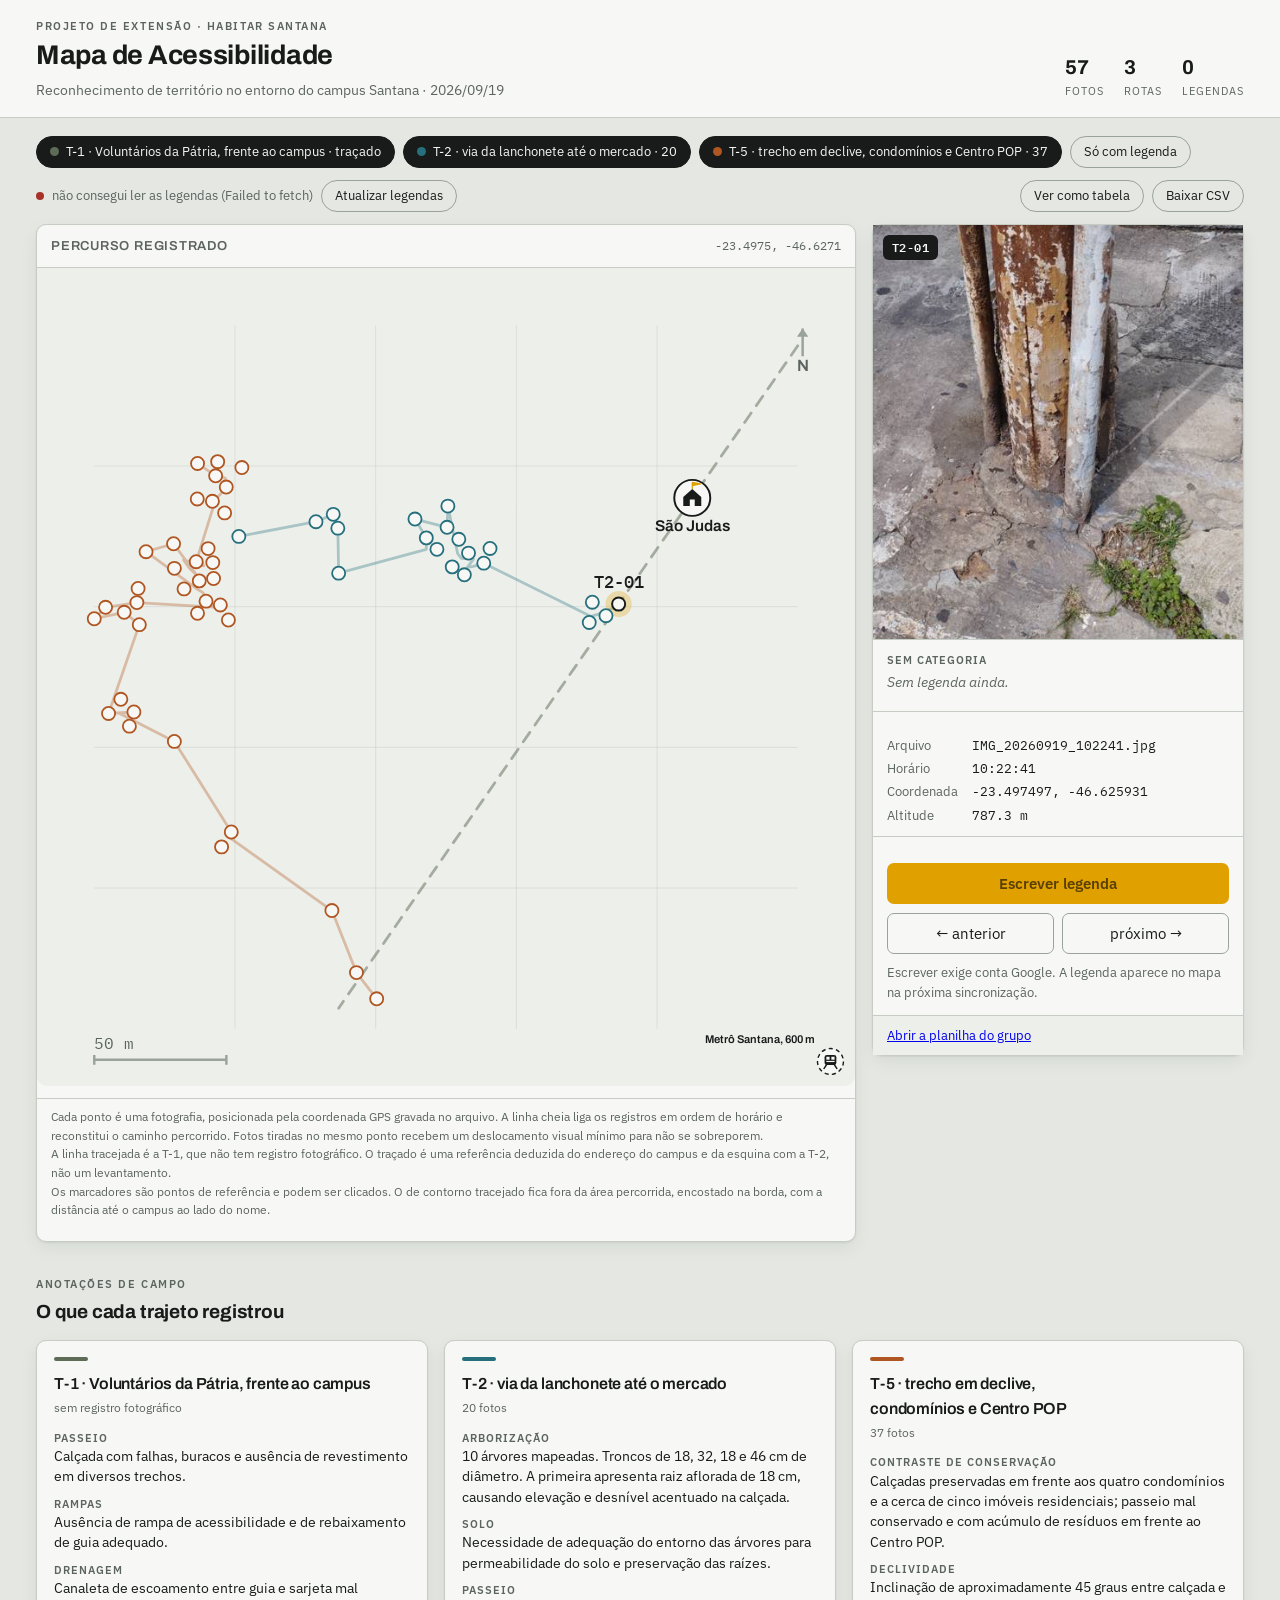
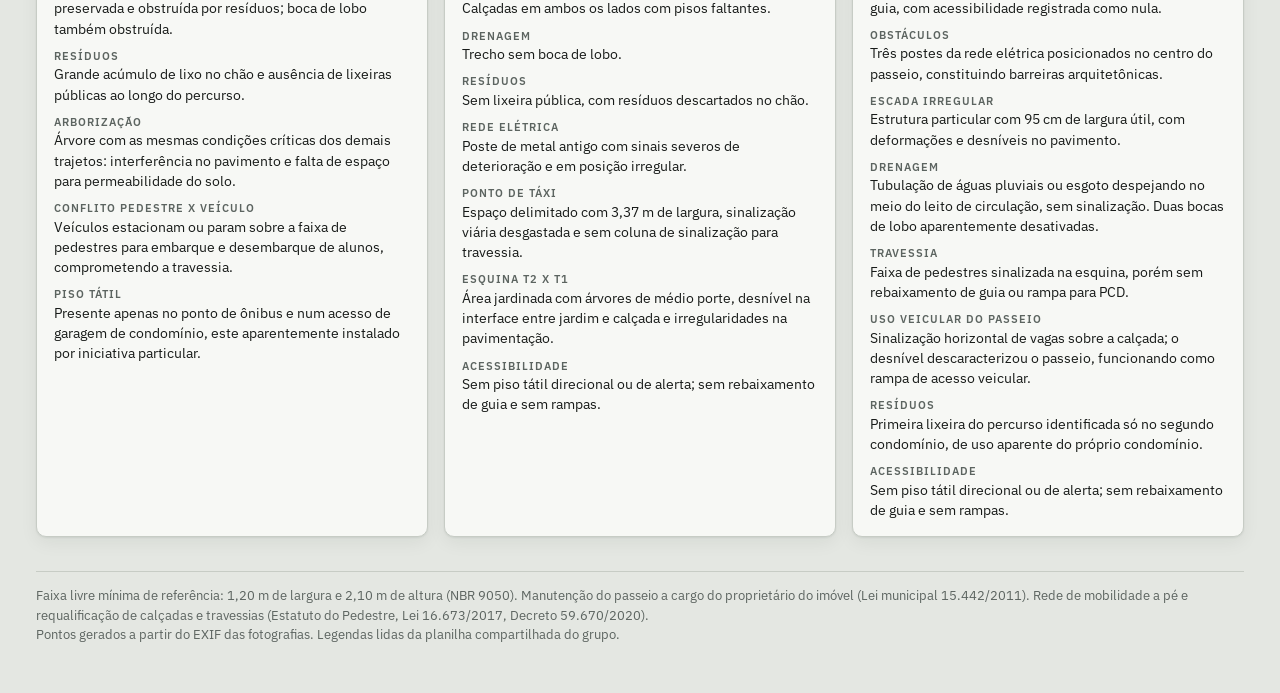
==== index.html @ d5142076 "volta os pontos de referencia do campus e do metro Marcadores clicaveis em marcos.json, com foto e c" ====
<!doctype html>
<html lang="pt-BR">
<head>
<meta charset="utf-8">
<meta name="viewport" content="width=device-width,initial-scale=1,viewport-fit=cover">
<title>Mapa de Acessibilidade · Habitar Santana</title>
<style>:root{color-scheme:light}html,body{margin:0}img{max-width:100%}[hidden]{display:none!important}</style>
<link rel="preconnect" href="https://fonts.googleapis.com">
<link rel="preconnect" href="https://fonts.gstatic.com" crossorigin>
<link rel="stylesheet" href="https://fonts.googleapis.com/css2?family=Archivo:wght@500;600;700&family=IBM+Plex+Mono:wght@400;500&family=IBM+Plex+Sans:wght@400;500;600&display=swap">
<style>
:root{
  --bg:#E4E7E2; --surface:#F7F8F5; --surface-2:#EDEFEA; --ink:#181B19; --muted:#5C6460;
  --line:#C7CCC5; --line-strong:#9AA39A;
  --accent:#E0A100; --accent-ink:#5A4000;
  --t1:#5D6B57; --t2:#26707E; --t5:#B05622;
  --ok:#3F7A52; --crit:#A7322A;
  --shadow:0 1px 2px rgba(20,28,22,.07),0 6px 18px rgba(20,28,22,.06);
  --r:10px;
}
@media (prefers-color-scheme: dark){:root:not([data-theme="light"]){
  color-scheme:dark;
  --bg:#13161A; --surface:#1B1F23; --surface-2:#232830; --ink:#E7EAE5; --muted:#98A29B;
  --line:#333A40; --line-strong:#4C555C;
  --accent:#F0B92B; --accent-ink:#241A00;
  --t1:#8EA083; --t2:#4FA9B8; --t5:#DF8248;
  --ok:#6FB185; --crit:#E0685C;
  --shadow:0 1px 2px rgba(0,0,0,.4),0 8px 22px rgba(0,0,0,.35);
}}
:root[data-theme="dark"]{
  color-scheme:dark;
  --bg:#13161A; --surface:#1B1F23; --surface-2:#232830; --ink:#E7EAE5; --muted:#98A29B;
  --line:#333A40; --line-strong:#4C555C;
  --accent:#F0B92B; --accent-ink:#241A00;
  --t1:#8EA083; --t2:#4FA9B8; --t5:#DF8248;
  --ok:#6FB185; --crit:#E0685C;
  --shadow:0 1px 2px rgba(0,0,0,.4),0 8px 22px rgba(0,0,0,.35);
}
*{box-sizing:border-box}
body{margin:0;background:var(--bg);color:var(--ink);
  font-family:"IBM Plex Sans",system-ui,-apple-system,Segoe UI,sans-serif;font-size:15px;line-height:1.55}
.wrap{max-width:1240px;margin:0 auto;padding-inline:16px;padding-block:0 48px}
h1,h2,h3{font-family:Archivo,system-ui,sans-serif;margin:0;text-wrap:balance;letter-spacing:-.01em}
.mono{font-family:"IBM Plex Mono",ui-monospace,monospace;font-variant-numeric:tabular-nums}

header.top{border-bottom:1px solid var(--line);background:var(--surface);}
.top-in{max-width:1240px;margin:0 auto;padding:18px 16px 16px;display:flex;flex-wrap:wrap;gap:14px 24px;align-items:flex-end;justify-content:space-between}
h1{font-size:clamp(20px,3.4vw,27px);font-weight:700}
.sub{color:var(--muted);font-size:13.5px;margin-top:3px}
.eyebrow{font-size:11px;letter-spacing:.14em;text-transform:uppercase;color:var(--muted);font-weight:600}
.stats{display:flex;gap:20px;flex-wrap:wrap}
.stat b{display:block;font-family:Archivo;font-size:20px;font-weight:700;line-height:1.1}
.stat span{font-size:11px;letter-spacing:.09em;text-transform:uppercase;color:var(--muted)}

.bar{display:flex;gap:8px;flex-wrap:wrap;align-items:center;margin:18px 0 12px}
.chip{border:1px solid var(--line-strong);background:transparent;color:var(--ink);border-radius:999px;
  padding:5px 13px;font:inherit;font-size:13px;cursor:pointer;display:inline-flex;gap:7px;align-items:center}
.chip .dot{width:9px;height:9px;border-radius:50%}
.chip[aria-pressed="true"]{background:var(--ink);color:var(--surface);border-color:var(--ink)}
.chip:focus-visible,button:focus-visible,select:focus-visible,textarea:focus-visible,.pt:focus-visible{outline:2px solid var(--accent);outline-offset:2px}
.spacer{flex:1}

.grid{display:grid;grid-template-columns:minmax(0,1fr) 372px;gap:16px;align-items:start}
@media (max-width:900px){.grid{grid-template-columns:1fr}}
.panel{background:var(--surface);border:1px solid var(--line);border-radius:var(--r);box-shadow:var(--shadow)}
.panel-h{padding:11px 14px;border-bottom:1px solid var(--line);display:flex;align-items:center;gap:10px;justify-content:space-between}
.panel-h h2{font-size:13px;font-weight:600;letter-spacing:.06em;text-transform:uppercase;color:var(--muted)}

#mapa{display:block;width:100%;height:auto;background:var(--surface-2);border-radius:0 0 var(--r) var(--r)}
.pt{cursor:pointer}
.pt circle.halo{fill:transparent}
.leg-box{padding:12px 14px;border-bottom:1px solid var(--line)}
.leg-box .cat{font-size:11px;letter-spacing:.09em;text-transform:uppercase;color:var(--muted);font-weight:600;margin-bottom:3px}
.leg-box .txt{font-size:14px;line-height:1.5}
.leg-box .vazio{color:var(--muted);font-style:italic}
.marco{cursor:pointer}
.marco:focus-visible{outline:2px solid var(--accent);outline-offset:2px}
.marco.sel circle{fill:var(--accent)}
.pt:hover circle.mk,.pt.sel circle.mk{stroke:var(--ink);stroke-width:2.4}
.pt.sel circle.halo{fill:var(--accent);opacity:.28}
.leg-note{padding:9px 14px;border-top:1px solid var(--line);color:var(--muted);font-size:12px}

.insp{position:sticky;top:calc(env(safe-area-inset-top,0px) + 12px)}
.ph{width:100%;aspect-ratio:9/16;max-height:46vh;object-fit:cover;background:var(--surface-2);display:block}
.ph-wrap{position:relative;border-bottom:1px solid var(--line)}
.badge{position:absolute;left:10px;top:10px;background:var(--ink);color:var(--surface);border-radius:6px;
  padding:3px 9px;font-size:12px;font-weight:600;letter-spacing:.04em}
.meta{padding:11px 14px;display:grid;grid-template-columns:auto 1fr;gap:4px 14px;font-size:12.5px;border-bottom:1px solid var(--line)}
.meta dt{color:var(--muted)}
.meta dd{margin:0}
.form{padding:13px 14px;display:grid;gap:9px}
label.lb{font-size:11px;letter-spacing:.1em;text-transform:uppercase;color:var(--muted);font-weight:600}
select,textarea,input[type=text]{width:100%;font:inherit;font-size:14px;color:var(--ink);background:var(--surface-2);
  border:1px solid var(--line-strong);border-radius:7px;padding:7px 9px}
textarea{min-height:82px;resize:vertical;line-height:1.45}
.row{display:flex;gap:8px;align-items:center}
.pri{background:var(--accent);color:var(--accent-ink);border:1px solid transparent;border-radius:7px;
  padding:8px 15px;font:inherit;font-weight:600;cursor:pointer}
.pri:disabled{opacity:.45;cursor:not-allowed}
.gh{background:transparent;border:1px solid var(--line-strong);color:var(--ink);border-radius:7px;padding:8px 13px;font:inherit;cursor:pointer}
.status{font-size:12.5px;color:var(--muted);min-height:1.2em}
.warn{background:var(--surface-2);border-top:1px solid var(--line);padding:10px 14px;font-size:12.5px;color:var(--muted)}

.achados{margin-top:34px}
.ach-grid{display:grid;grid-template-columns:repeat(auto-fit,minmax(290px,1fr));gap:16px;margin-top:14px}
.ach{background:var(--surface);border:1px solid var(--line);border-radius:var(--r);padding:16px 17px;box-shadow:var(--shadow)}
.ach .rail{width:34px;height:4px;border-radius:2px;display:block;margin-bottom:11px}
.ach h3{font-size:16px;font-weight:600}
.ach .cnt{font-size:12px;color:var(--muted);margin:2px 0 12px}
.ach ul{list-style:none;margin:0;padding:0;display:grid;gap:9px}
.ach li{font-size:13.5px;line-height:1.5}
.ach li b{display:block;font-size:11px;letter-spacing:.09em;text-transform:uppercase;color:var(--muted);font-weight:600}

.tbl-wrap{overflow-x:auto;margin-top:14px;border:1px solid var(--line);border-radius:var(--r);background:var(--surface)}
table{border-collapse:collapse;width:100%;font-size:13px;min-width:620px}
th,td{text-align:left;padding:8px 12px;border-bottom:1px solid var(--line);vertical-align:top}
th{font-size:11px;letter-spacing:.09em;text-transform:uppercase;color:var(--muted);font-weight:600;white-space:nowrap}
tr:last-child td{border-bottom:0}
tbody tr{cursor:pointer}
tbody tr:hover{background:var(--surface-2)}
td.id{font-weight:600;white-space:nowrap}
.pill{display:inline-block;border-radius:999px;padding:1px 9px;font-size:11.5px;border:1px solid var(--line-strong);color:var(--muted)}
footer{margin-top:34px;color:var(--muted);font-size:12.5px;border-top:1px solid var(--line);padding-top:14px}
@media (prefers-reduced-motion:no-preference){.pt circle.mk{transition:r .12s ease}}
</style>
<style>
.sync{display:flex;align-items:center;gap:8px;font-size:12.5px;color:var(--muted)}
.led{width:8px;height:8px;border-radius:50%;background:var(--line-strong);flex:none}
.led.on{background:var(--ok)} .led.off{background:var(--crit)}
.setup{background:var(--surface);border:1px dashed var(--line-strong);border-radius:var(--r);padding:14px 16px;margin:16px 0;font-size:13.5px}
.setup code{background:var(--surface-2);padding:1px 5px;border-radius:4px;font-family:"IBM Plex Mono",monospace;font-size:12.5px}
.aut{font-size:12px;color:var(--muted);margin-top:6px}
a.btn{display:block;text-decoration:none;text-align:center}
a.btn:hover{filter:brightness(1.05)}
</style>
</head>
<body>
<header class="top"><div class="top-in">
<div>
<div class="eyebrow">Projeto de extensão · Habitar Santana</div>
<h1>Mapa de Acessibilidade</h1>
<div class="sub" id="sub">Reconhecimento de território no entorno do campus Santana</div>
</div>
<div class="stats">
<div class="stat"><b class="mono" id="nFotos">-</b><span>fotos</span></div>
<div class="stat"><b class="mono" id="nRotas">-</b><span>rotas</span></div>
<div class="stat"><b class="mono" id="nLeg">0</b><span>legendas</span></div>
</div>
</div></header>

<div class="wrap">
<div id="setup" class="setup" hidden></div>

<div class="bar" id="chips"></div>
<div class="bar" style="margin-top:0">
<span class="sync"><span class="led" id="led"></span><span id="syncTxt">carregando…</span></span>
<button class="chip" id="bSync">Atualizar legendas</button>
<span class="spacer"></span>
<button class="chip" id="cTab" aria-pressed="false">Ver como tabela</button>
<button class="chip" id="exCsv">Baixar CSV</button>
</div>

<div class="grid">
<section class="panel">
<div class="panel-h"><h2>Percurso registrado</h2><span class="mono" style="font-size:12px;color:var(--muted)" id="coordBox"></span></div>
<svg id="mapa" viewBox="0 0 1000 1000" role="img" aria-label="Mapa dos pontos fotografados"></svg>
<p class="leg-note">Cada ponto é uma fotografia, posicionada pela coordenada GPS gravada no arquivo. A linha cheia liga os registros em ordem de horário e reconstitui o caminho percorrido. Fotos tiradas no mesmo ponto recebem um deslocamento visual mínimo para não se sobreporem.
<br>A linha tracejada é a T-1, que não tem registro fotográfico. O traçado é uma referência deduzida do endereço do campus e da esquina com a T-2, não um levantamento.
<br>Os marcadores são pontos de referência e podem ser clicados. O de contorno tracejado fica fora da área percorrida, encostado na borda, com a distância até o campus ao lado do nome.</p>
</section>

<aside class="panel insp" id="insp">
<div class="ph-wrap"><span class="badge mono" id="bId">-</span><img class="ph" id="bImg" alt="" src=""></div>
<div class="leg-box" id="boxLegenda">
<div class="cat" id="bCat">Sem categoria</div>
<div class="txt" id="bTxt"></div>
<div class="aut" id="bAut"></div>
</div>
<dl class="meta">
<dt>Arquivo</dt><dd class="mono" id="bFile"></dd>
<dt>Horário</dt><dd class="mono" id="bHora"></dd>
<dt>Coordenada</dt><dd class="mono" id="bCoord"></dd>
<dt>Altitude</dt><dd class="mono" id="bAlt"></dd>
</dl>
<div class="form">
<a class="pri btn" id="bEscrever" href="#" target="_blank" rel="noopener">Escrever legenda</a>
<p class="status" id="bMarcoNota" hidden style="margin:0"></p>
<div class="row"><button class="gh" id="bPrev" style="flex:1">&#8592; anterior</button><button class="gh" id="bNext" style="flex:1">próximo &#8594;</button></div>
<div class="status" id="bStatus">Escrever exige conta Google. A legenda aparece no mapa na próxima sincronização.</div>
</div>
<div class="warn"><a id="bSheet" href="#" target="_blank" rel="noopener">Abrir a planilha do grupo</a></div>
</aside>
</div>

<div id="tabela" hidden>
<div class="tbl-wrap"><table>
<thead><tr><th>Ponto</th><th>Rota</th><th>Horário</th><th>Coordenada</th><th>Categoria</th><th>Legenda</th></tr></thead>
<tbody id="tb"></tbody></table></div>
</div>

<section class="achados">
<div class="eyebrow">Anotações de campo</div>
<h2 style="font-size:19px;margin-top:4px">O que cada trajeto registrou</h2>
<div class="ach-grid" id="ach"></div>
</section>

<footer>
Faixa livre mínima de referência: 1,20 m de largura e 2,10 m de altura (NBR 9050). Manutenção do passeio a cargo do proprietário do imóvel (Lei municipal 15.442/2011). Rede de mobilidade a pé e requalificação de calçadas e travessias (Estatuto do Pedestre, Lei 16.673/2017, Decreto 59.670/2020).
<br>Pontos gerados a partir do EXIF das fotografias. Legendas lidas da planilha compartilhada do grupo.
</footer>
</div>

<script src="app.js"></script>
</body>
</html>
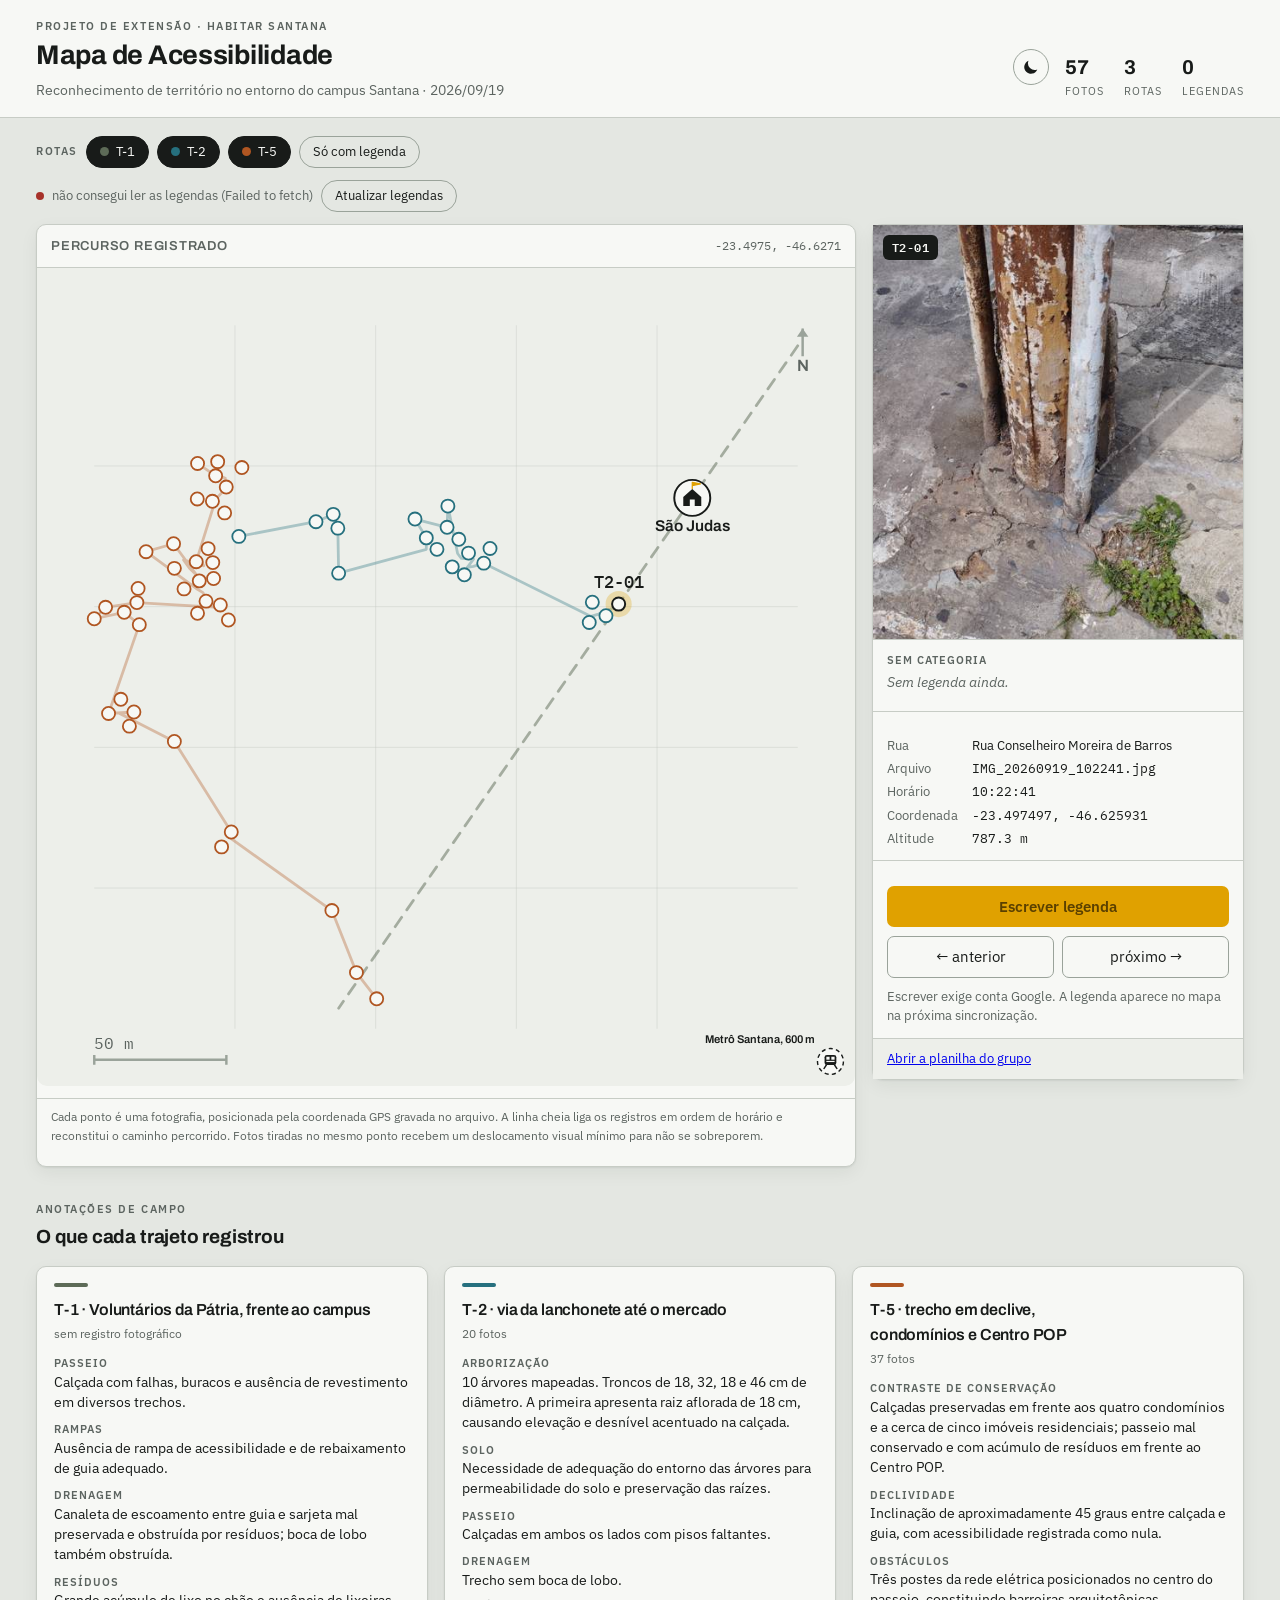
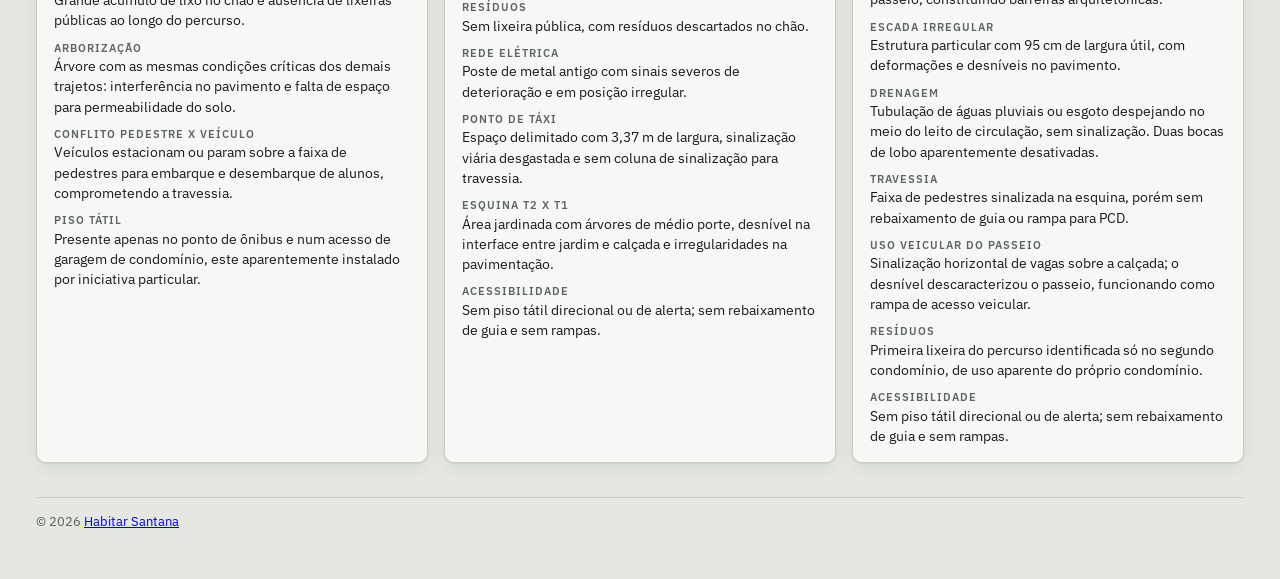
==== commit 4e2d37d1: "feat: adiciona o campo "rua" nos dados de marcos e pontos" ====
--- a/index.html
+++ b/index.html
@@ -1,215 +1,713 @@
 <!doctype html>
 <html lang="pt-BR">
-<head>
-<meta charset="utf-8">
-<meta name="viewport" content="width=device-width,initial-scale=1,viewport-fit=cover">
-<title>Mapa de Acessibilidade · Habitar Santana</title>
-<style>:root{color-scheme:light}html,body{margin:0}img{max-width:100%}[hidden]{display:none!important}</style>
-<link rel="preconnect" href="https://fonts.googleapis.com">
-<link rel="preconnect" href="https://fonts.gstatic.com" crossorigin>
-<link rel="stylesheet" href="https://fonts.googleapis.com/css2?family=Archivo:wght@500;600;700&family=IBM+Plex+Mono:wght@400;500&family=IBM+Plex+Sans:wght@400;500;600&display=swap">
-<style>
-:root{
-  --bg:#E4E7E2; --surface:#F7F8F5; --surface-2:#EDEFEA; --ink:#181B19; --muted:#5C6460;
-  --line:#C7CCC5; --line-strong:#9AA39A;
-  --accent:#E0A100; --accent-ink:#5A4000;
-  --t1:#5D6B57; --t2:#26707E; --t5:#B05622;
-  --ok:#3F7A52; --crit:#A7322A;
-  --shadow:0 1px 2px rgba(20,28,22,.07),0 6px 18px rgba(20,28,22,.06);
-  --r:10px;
-}
-@media (prefers-color-scheme: dark){:root:not([data-theme="light"]){
-  color-scheme:dark;
-  --bg:#13161A; --surface:#1B1F23; --surface-2:#232830; --ink:#E7EAE5; --muted:#98A29B;
-  --line:#333A40; --line-strong:#4C555C;
-  --accent:#F0B92B; --accent-ink:#241A00;
-  --t1:#8EA083; --t2:#4FA9B8; --t5:#DF8248;
-  --ok:#6FB185; --crit:#E0685C;
-  --shadow:0 1px 2px rgba(0,0,0,.4),0 8px 22px rgba(0,0,0,.35);
-}}
-:root[data-theme="dark"]{
-  color-scheme:dark;
-  --bg:#13161A; --surface:#1B1F23; --surface-2:#232830; --ink:#E7EAE5; --muted:#98A29B;
-  --line:#333A40; --line-strong:#4C555C;
-  --accent:#F0B92B; --accent-ink:#241A00;
-  --t1:#8EA083; --t2:#4FA9B8; --t5:#DF8248;
-  --ok:#6FB185; --crit:#E0685C;
-  --shadow:0 1px 2px rgba(0,0,0,.4),0 8px 22px rgba(0,0,0,.35);
-}
-*{box-sizing:border-box}
-body{margin:0;background:var(--bg);color:var(--ink);
-  font-family:"IBM Plex Sans",system-ui,-apple-system,Segoe UI,sans-serif;font-size:15px;line-height:1.55}
-.wrap{max-width:1240px;margin:0 auto;padding-inline:16px;padding-block:0 48px}
-h1,h2,h3{font-family:Archivo,system-ui,sans-serif;margin:0;text-wrap:balance;letter-spacing:-.01em}
-.mono{font-family:"IBM Plex Mono",ui-monospace,monospace;font-variant-numeric:tabular-nums}
-
-header.top{border-bottom:1px solid var(--line);background:var(--surface);}
-.top-in{max-width:1240px;margin:0 auto;padding:18px 16px 16px;display:flex;flex-wrap:wrap;gap:14px 24px;align-items:flex-end;justify-content:space-between}
-h1{font-size:clamp(20px,3.4vw,27px);font-weight:700}
-.sub{color:var(--muted);font-size:13.5px;margin-top:3px}
-.eyebrow{font-size:11px;letter-spacing:.14em;text-transform:uppercase;color:var(--muted);font-weight:600}
-.stats{display:flex;gap:20px;flex-wrap:wrap}
-.stat b{display:block;font-family:Archivo;font-size:20px;font-weight:700;line-height:1.1}
-.stat span{font-size:11px;letter-spacing:.09em;text-transform:uppercase;color:var(--muted)}
-
-.bar{display:flex;gap:8px;flex-wrap:wrap;align-items:center;margin:18px 0 12px}
-.chip{border:1px solid var(--line-strong);background:transparent;color:var(--ink);border-radius:999px;
-  padding:5px 13px;font:inherit;font-size:13px;cursor:pointer;display:inline-flex;gap:7px;align-items:center}
-.chip .dot{width:9px;height:9px;border-radius:50%}
-.chip[aria-pressed="true"]{background:var(--ink);color:var(--surface);border-color:var(--ink)}
-.chip:focus-visible,button:focus-visible,select:focus-visible,textarea:focus-visible,.pt:focus-visible{outline:2px solid var(--accent);outline-offset:2px}
-.spacer{flex:1}
-
-.grid{display:grid;grid-template-columns:minmax(0,1fr) 372px;gap:16px;align-items:start}
-@media (max-width:900px){.grid{grid-template-columns:1fr}}
-.panel{background:var(--surface);border:1px solid var(--line);border-radius:var(--r);box-shadow:var(--shadow)}
-.panel-h{padding:11px 14px;border-bottom:1px solid var(--line);display:flex;align-items:center;gap:10px;justify-content:space-between}
-.panel-h h2{font-size:13px;font-weight:600;letter-spacing:.06em;text-transform:uppercase;color:var(--muted)}
-
-#mapa{display:block;width:100%;height:auto;background:var(--surface-2);border-radius:0 0 var(--r) var(--r)}
-.pt{cursor:pointer}
-.pt circle.halo{fill:transparent}
-.leg-box{padding:12px 14px;border-bottom:1px solid var(--line)}
-.leg-box .cat{font-size:11px;letter-spacing:.09em;text-transform:uppercase;color:var(--muted);font-weight:600;margin-bottom:3px}
-.leg-box .txt{font-size:14px;line-height:1.5}
-.leg-box .vazio{color:var(--muted);font-style:italic}
-.marco{cursor:pointer}
-.marco:focus-visible{outline:2px solid var(--accent);outline-offset:2px}
-.marco.sel circle{fill:var(--accent)}
-.pt:hover circle.mk,.pt.sel circle.mk{stroke:var(--ink);stroke-width:2.4}
-.pt.sel circle.halo{fill:var(--accent);opacity:.28}
-.leg-note{padding:9px 14px;border-top:1px solid var(--line);color:var(--muted);font-size:12px}
-
-.insp{position:sticky;top:calc(env(safe-area-inset-top,0px) + 12px)}
-.ph{width:100%;aspect-ratio:9/16;max-height:46vh;object-fit:cover;background:var(--surface-2);display:block}
-.ph-wrap{position:relative;border-bottom:1px solid var(--line)}
-.badge{position:absolute;left:10px;top:10px;background:var(--ink);color:var(--surface);border-radius:6px;
-  padding:3px 9px;font-size:12px;font-weight:600;letter-spacing:.04em}
-.meta{padding:11px 14px;display:grid;grid-template-columns:auto 1fr;gap:4px 14px;font-size:12.5px;border-bottom:1px solid var(--line)}
-.meta dt{color:var(--muted)}
-.meta dd{margin:0}
-.form{padding:13px 14px;display:grid;gap:9px}
-label.lb{font-size:11px;letter-spacing:.1em;text-transform:uppercase;color:var(--muted);font-weight:600}
-select,textarea,input[type=text]{width:100%;font:inherit;font-size:14px;color:var(--ink);background:var(--surface-2);
-  border:1px solid var(--line-strong);border-radius:7px;padding:7px 9px}
-textarea{min-height:82px;resize:vertical;line-height:1.45}
-.row{display:flex;gap:8px;align-items:center}
-.pri{background:var(--accent);color:var(--accent-ink);border:1px solid transparent;border-radius:7px;
-  padding:8px 15px;font:inherit;font-weight:600;cursor:pointer}
-.pri:disabled{opacity:.45;cursor:not-allowed}
-.gh{background:transparent;border:1px solid var(--line-strong);color:var(--ink);border-radius:7px;padding:8px 13px;font:inherit;cursor:pointer}
-.status{font-size:12.5px;color:var(--muted);min-height:1.2em}
-.warn{background:var(--surface-2);border-top:1px solid var(--line);padding:10px 14px;font-size:12.5px;color:var(--muted)}
-
-.achados{margin-top:34px}
-.ach-grid{display:grid;grid-template-columns:repeat(auto-fit,minmax(290px,1fr));gap:16px;margin-top:14px}
-.ach{background:var(--surface);border:1px solid var(--line);border-radius:var(--r);padding:16px 17px;box-shadow:var(--shadow)}
-.ach .rail{width:34px;height:4px;border-radius:2px;display:block;margin-bottom:11px}
-.ach h3{font-size:16px;font-weight:600}
-.ach .cnt{font-size:12px;color:var(--muted);margin:2px 0 12px}
-.ach ul{list-style:none;margin:0;padding:0;display:grid;gap:9px}
-.ach li{font-size:13.5px;line-height:1.5}
-.ach li b{display:block;font-size:11px;letter-spacing:.09em;text-transform:uppercase;color:var(--muted);font-weight:600}
-
-.tbl-wrap{overflow-x:auto;margin-top:14px;border:1px solid var(--line);border-radius:var(--r);background:var(--surface)}
-table{border-collapse:collapse;width:100%;font-size:13px;min-width:620px}
-th,td{text-align:left;padding:8px 12px;border-bottom:1px solid var(--line);vertical-align:top}
-th{font-size:11px;letter-spacing:.09em;text-transform:uppercase;color:var(--muted);font-weight:600;white-space:nowrap}
-tr:last-child td{border-bottom:0}
-tbody tr{cursor:pointer}
-tbody tr:hover{background:var(--surface-2)}
-td.id{font-weight:600;white-space:nowrap}
-.pill{display:inline-block;border-radius:999px;padding:1px 9px;font-size:11.5px;border:1px solid var(--line-strong);color:var(--muted)}
-footer{margin-top:34px;color:var(--muted);font-size:12.5px;border-top:1px solid var(--line);padding-top:14px}
-@media (prefers-reduced-motion:no-preference){.pt circle.mk{transition:r .12s ease}}
-</style>
-<style>
-.sync{display:flex;align-items:center;gap:8px;font-size:12.5px;color:var(--muted)}
-.led{width:8px;height:8px;border-radius:50%;background:var(--line-strong);flex:none}
-.led.on{background:var(--ok)} .led.off{background:var(--crit)}
-.setup{background:var(--surface);border:1px dashed var(--line-strong);border-radius:var(--r);padding:14px 16px;margin:16px 0;font-size:13.5px}
-.setup code{background:var(--surface-2);padding:1px 5px;border-radius:4px;font-family:"IBM Plex Mono",monospace;font-size:12.5px}
-.aut{font-size:12px;color:var(--muted);margin-top:6px}
-a.btn{display:block;text-decoration:none;text-align:center}
-a.btn:hover{filter:brightness(1.05)}
-</style>
-</head>
-<body>
-<header class="top"><div class="top-in">
-<div>
-<div class="eyebrow">Projeto de extensão · Habitar Santana</div>
-<h1>Mapa de Acessibilidade</h1>
-<div class="sub" id="sub">Reconhecimento de território no entorno do campus Santana</div>
-</div>
-<div class="stats">
-<div class="stat"><b class="mono" id="nFotos">-</b><span>fotos</span></div>
-<div class="stat"><b class="mono" id="nRotas">-</b><span>rotas</span></div>
-<div class="stat"><b class="mono" id="nLeg">0</b><span>legendas</span></div>
-</div>
-</div></header>
-
-<div class="wrap">
-<div id="setup" class="setup" hidden></div>
-
-<div class="bar" id="chips"></div>
-<div class="bar" style="margin-top:0">
-<span class="sync"><span class="led" id="led"></span><span id="syncTxt">carregando…</span></span>
-<button class="chip" id="bSync">Atualizar legendas</button>
-<span class="spacer"></span>
-<button class="chip" id="cTab" aria-pressed="false">Ver como tabela</button>
-<button class="chip" id="exCsv">Baixar CSV</button>
-</div>
-
-<div class="grid">
-<section class="panel">
-<div class="panel-h"><h2>Percurso registrado</h2><span class="mono" style="font-size:12px;color:var(--muted)" id="coordBox"></span></div>
-<svg id="mapa" viewBox="0 0 1000 1000" role="img" aria-label="Mapa dos pontos fotografados"></svg>
-<p class="leg-note">Cada ponto é uma fotografia, posicionada pela coordenada GPS gravada no arquivo. A linha cheia liga os registros em ordem de horário e reconstitui o caminho percorrido. Fotos tiradas no mesmo ponto recebem um deslocamento visual mínimo para não se sobreporem.
-<br>A linha tracejada é a T-1, que não tem registro fotográfico. O traçado é uma referência deduzida do endereço do campus e da esquina com a T-2, não um levantamento.
-<br>Os marcadores são pontos de referência e podem ser clicados. O de contorno tracejado fica fora da área percorrida, encostado na borda, com a distância até o campus ao lado do nome.</p>
-</section>
-
-<aside class="panel insp" id="insp">
-<div class="ph-wrap"><span class="badge mono" id="bId">-</span><img class="ph" id="bImg" alt="" src=""></div>
-<div class="leg-box" id="boxLegenda">
-<div class="cat" id="bCat">Sem categoria</div>
-<div class="txt" id="bTxt"></div>
-<div class="aut" id="bAut"></div>
-</div>
-<dl class="meta">
-<dt>Arquivo</dt><dd class="mono" id="bFile"></dd>
-<dt>Horário</dt><dd class="mono" id="bHora"></dd>
-<dt>Coordenada</dt><dd class="mono" id="bCoord"></dd>
-<dt>Altitude</dt><dd class="mono" id="bAlt"></dd>
-</dl>
-<div class="form">
-<a class="pri btn" id="bEscrever" href="#" target="_blank" rel="noopener">Escrever legenda</a>
-<p class="status" id="bMarcoNota" hidden style="margin:0"></p>
-<div class="row"><button class="gh" id="bPrev" style="flex:1">&#8592; anterior</button><button class="gh" id="bNext" style="flex:1">próximo &#8594;</button></div>
-<div class="status" id="bStatus">Escrever exige conta Google. A legenda aparece no mapa na próxima sincronização.</div>
-</div>
-<div class="warn"><a id="bSheet" href="#" target="_blank" rel="noopener">Abrir a planilha do grupo</a></div>
-</aside>
-</div>
-
-<div id="tabela" hidden>
-<div class="tbl-wrap"><table>
-<thead><tr><th>Ponto</th><th>Rota</th><th>Horário</th><th>Coordenada</th><th>Categoria</th><th>Legenda</th></tr></thead>
-<tbody id="tb"></tbody></table></div>
-</div>
-
-<section class="achados">
-<div class="eyebrow">Anotações de campo</div>
-<h2 style="font-size:19px;margin-top:4px">O que cada trajeto registrou</h2>
-<div class="ach-grid" id="ach"></div>
-</section>
-
-<footer>
-Faixa livre mínima de referência: 1,20 m de largura e 2,10 m de altura (NBR 9050). Manutenção do passeio a cargo do proprietário do imóvel (Lei municipal 15.442/2011). Rede de mobilidade a pé e requalificação de calçadas e travessias (Estatuto do Pedestre, Lei 16.673/2017, Decreto 59.670/2020).
-<br>Pontos gerados a partir do EXIF das fotografias. Legendas lidas da planilha compartilhada do grupo.
-</footer>
-</div>
-
-<script src="app.js"></script>
-</body>
+  <head>
+    <meta charset="utf-8" />
+    <meta
+      name="viewport"
+      content="width=device-width,initial-scale=1,viewport-fit=cover"
+    />
+    <title>Mapa de Acessibilidade · Habitar Santana</title>
+    <style>
+      :root {
+        color-scheme: light;
+      }
+      html,
+      body {
+        margin: 0;
+      }
+      img {
+        max-width: 100%;
+      }
+      [hidden] {
+        display: none !important;
+      }
+    </style>
+    <script>
+      try {
+        var t = localStorage.getItem("tema");
+        if (t === "light" || t === "dark")
+          document.documentElement.setAttribute("data-theme", t);
+      } catch (e) {}
+    </script>
+    <link rel="preconnect" href="https://fonts.googleapis.com" />
+    <link rel="preconnect" href="https://fonts.gstatic.com" crossorigin />
+    <link
+      rel="stylesheet"
+      href="https://fonts.googleapis.com/css2?family=Archivo:wght@500;600;700&family=IBM+Plex+Mono:wght@400;500&family=IBM+Plex+Sans:wght@400;500;600&display=swap"
+    />
+    <style>
+      :root {
+        --bg: #e4e7e2;
+        --surface: #f7f8f5;
+        --surface-2: #edefea;
+        --ink: #181b19;
+        --muted: #5c6460;
+        --line: #c7ccc5;
+        --line-strong: #9aa39a;
+        --accent: #e0a100;
+        --accent-ink: #5a4000;
+        --t1: #5d6b57;
+        --t2: #26707e;
+        --t5: #b05622;
+        --ok: #3f7a52;
+        --crit: #a7322a;
+        --shadow:
+          0 1px 2px rgba(20, 28, 22, 0.07), 0 6px 18px rgba(20, 28, 22, 0.06);
+        --r: 10px;
+      }
+      @media (prefers-color-scheme: dark) {
+        :root:not([data-theme="light"]) {
+          color-scheme: dark;
+          --bg: #13161a;
+          --surface: #1b1f23;
+          --surface-2: #232830;
+          --ink: #e7eae5;
+          --muted: #98a29b;
+          --line: #333a40;
+          --line-strong: #4c555c;
+          --accent: #f0b92b;
+          --accent-ink: #241a00;
+          --t1: #8ea083;
+          --t2: #4fa9b8;
+          --t5: #df8248;
+          --ok: #6fb185;
+          --crit: #e0685c;
+          --shadow:
+            0 1px 2px rgba(0, 0, 0, 0.4), 0 8px 22px rgba(0, 0, 0, 0.35);
+        }
+      }
+      :root[data-theme="dark"] {
+        color-scheme: dark;
+        --bg: #13161a;
+        --surface: #1b1f23;
+        --surface-2: #232830;
+        --ink: #e7eae5;
+        --muted: #98a29b;
+        --line: #333a40;
+        --line-strong: #4c555c;
+        --accent: #f0b92b;
+        --accent-ink: #241a00;
+        --t1: #8ea083;
+        --t2: #4fa9b8;
+        --t5: #df8248;
+        --ok: #6fb185;
+        --crit: #e0685c;
+        --shadow: 0 1px 2px rgba(0, 0, 0, 0.4), 0 8px 22px rgba(0, 0, 0, 0.35);
+      }
+      * {
+        box-sizing: border-box;
+      }
+      body {
+        margin: 0;
+        background: var(--bg);
+        color: var(--ink);
+        font-family:
+          "IBM Plex Sans",
+          system-ui,
+          -apple-system,
+          Segoe UI,
+          sans-serif;
+        font-size: 15px;
+        line-height: 1.55;
+      }
+      .wrap {
+        max-width: 1240px;
+        margin: 0 auto;
+        padding-inline: 16px;
+        padding-block: 0 48px;
+      }
+      h1,
+      h2,
+      h3 {
+        font-family: Archivo, system-ui, sans-serif;
+        margin: 0;
+        text-wrap: balance;
+        letter-spacing: -0.01em;
+      }
+      .mono {
+        font-family: "IBM Plex Mono", ui-monospace, monospace;
+        font-variant-numeric: tabular-nums;
+      }
+
+      header.top {
+        border-bottom: 1px solid var(--line);
+        background: var(--surface);
+      }
+      .top-in {
+        max-width: 1240px;
+        margin: 0 auto;
+        padding: 18px 16px 16px;
+        display: flex;
+        flex-wrap: wrap;
+        gap: 14px 24px;
+        align-items: flex-end;
+        justify-content: space-between;
+      }
+      h1 {
+        font-size: clamp(20px, 3.4vw, 27px);
+        font-weight: 700;
+      }
+      .sub {
+        color: var(--muted);
+        font-size: 13.5px;
+        margin-top: 3px;
+      }
+      .eyebrow {
+        font-size: 11px;
+        letter-spacing: 0.14em;
+        text-transform: uppercase;
+        color: var(--muted);
+        font-weight: 600;
+      }
+      .top-right {
+        display: flex;
+        gap: 16px;
+        align-items: flex-start;
+        flex-wrap: wrap;
+      }
+      .stats {
+        display: flex;
+        gap: 20px;
+        flex-wrap: wrap;
+      }
+      .theme-toggle {
+        width: 36px;
+        height: 36px;
+        flex: none;
+        border-radius: 50%;
+        border: 1px solid var(--line-strong);
+        background: var(--surface);
+        color: var(--ink);
+        display: flex;
+        align-items: center;
+        justify-content: center;
+        cursor: pointer;
+        padding: 0;
+        margin-top: -7px;
+      }
+      .theme-toggle:hover {
+        background: var(--surface-2);
+      }
+      .theme-toggle svg {
+        width: 18px;
+        height: 18px;
+      }
+      .stat b {
+        display: block;
+        font-family: Archivo;
+        font-size: 20px;
+        font-weight: 700;
+        line-height: 1.1;
+      }
+      .stat span {
+        font-size: 11px;
+        letter-spacing: 0.09em;
+        text-transform: uppercase;
+        color: var(--muted);
+      }
+
+      .bar {
+        display: flex;
+        gap: 8px;
+        flex-wrap: wrap;
+        align-items: center;
+        margin: 18px 0 12px;
+      }
+      .chip {
+        border: 1px solid var(--line-strong);
+        background: transparent;
+        color: var(--ink);
+        border-radius: 999px;
+        padding: 5px 13px;
+        font: inherit;
+        font-size: 13px;
+        cursor: pointer;
+        display: inline-flex;
+        gap: 7px;
+        align-items: center;
+      }
+      .chip .dot {
+        width: 9px;
+        height: 9px;
+        border-radius: 50%;
+      }
+      .chip[aria-pressed="true"] {
+        background: var(--ink);
+        color: var(--surface);
+        border-color: var(--ink);
+      }
+      .chip:focus-visible,
+      button:focus-visible,
+      select:focus-visible,
+      textarea:focus-visible,
+      .pt:focus-visible {
+        outline: 2px solid var(--accent);
+        outline-offset: 2px;
+      }
+      .spacer {
+        flex: 1;
+      }
+
+      .grid {
+        display: grid;
+        grid-template-columns: minmax(0, 1fr) 372px;
+        gap: 16px;
+        align-items: start;
+      }
+      @media (max-width: 900px) {
+        .grid {
+          grid-template-columns: 1fr;
+        }
+      }
+      .panel {
+        background: var(--surface);
+        border: 1px solid var(--line);
+        border-radius: var(--r);
+        box-shadow: var(--shadow);
+      }
+      .panel-h {
+        padding: 11px 14px;
+        border-bottom: 1px solid var(--line);
+        display: flex;
+        align-items: center;
+        gap: 10px;
+        justify-content: space-between;
+      }
+      .panel-h h2 {
+        font-size: 13px;
+        font-weight: 600;
+        letter-spacing: 0.06em;
+        text-transform: uppercase;
+        color: var(--muted);
+      }
+
+      #mapa {
+        display: block;
+        width: 100%;
+        height: auto;
+        background: var(--surface-2);
+        border-radius: 0 0 var(--r) var(--r);
+      }
+      .pt {
+        cursor: pointer;
+      }
+      .pt circle.halo {
+        fill: transparent;
+      }
+      .leg-box {
+        padding: 12px 14px;
+        border-bottom: 1px solid var(--line);
+      }
+      .leg-box .cat {
+        font-size: 11px;
+        letter-spacing: 0.09em;
+        text-transform: uppercase;
+        color: var(--muted);
+        font-weight: 600;
+        margin-bottom: 3px;
+      }
+      .leg-box .txt {
+        font-size: 14px;
+        line-height: 1.5;
+      }
+      .leg-box .vazio {
+        color: var(--muted);
+        font-style: italic;
+      }
+      .marco {
+        cursor: pointer;
+      }
+      .marco:focus-visible {
+        outline: 2px solid var(--accent);
+        outline-offset: 2px;
+      }
+      .marco.sel circle {
+        fill: var(--accent);
+      }
+      .pt:hover circle.mk,
+      .pt.sel circle.mk {
+        stroke: var(--ink);
+        stroke-width: 2.4;
+      }
+      .pt.sel circle.halo {
+        fill: var(--accent);
+        opacity: 0.28;
+      }
+      .leg-note {
+        padding: 9px 14px;
+        border-top: 1px solid var(--line);
+        color: var(--muted);
+        font-size: 12px;
+      }
+
+      .insp {
+        position: sticky;
+        top: calc(env(safe-area-inset-top, 0px) + 12px);
+      }
+      .ph {
+        width: 100%;
+        aspect-ratio: 9/16;
+        max-height: 46vh;
+        object-fit: cover;
+        background: var(--surface-2);
+        display: block;
+      }
+      .ph-wrap {
+        position: relative;
+        border-bottom: 1px solid var(--line);
+      }
+      .badge {
+        position: absolute;
+        left: 10px;
+        top: 10px;
+        background: var(--ink);
+        color: var(--surface);
+        border-radius: 6px;
+        padding: 3px 9px;
+        font-size: 12px;
+        font-weight: 600;
+        letter-spacing: 0.04em;
+      }
+      .meta {
+        padding: 11px 14px;
+        display: grid;
+        grid-template-columns: auto 1fr;
+        gap: 4px 14px;
+        font-size: 12.5px;
+        border-bottom: 1px solid var(--line);
+      }
+      .meta dt {
+        color: var(--muted);
+      }
+      .meta dd {
+        margin: 0;
+      }
+      .form {
+        padding: 13px 14px;
+        display: grid;
+        gap: 9px;
+      }
+      label.lb {
+        font-size: 11px;
+        letter-spacing: 0.1em;
+        text-transform: uppercase;
+        color: var(--muted);
+        font-weight: 600;
+      }
+      select,
+      textarea,
+      input[type="text"] {
+        width: 100%;
+        font: inherit;
+        font-size: 14px;
+        color: var(--ink);
+        background: var(--surface-2);
+        border: 1px solid var(--line-strong);
+        border-radius: 7px;
+        padding: 7px 9px;
+      }
+      textarea {
+        min-height: 82px;
+        resize: vertical;
+        line-height: 1.45;
+      }
+      .row {
+        display: flex;
+        gap: 8px;
+        align-items: center;
+      }
+      .pri {
+        background: var(--accent);
+        color: var(--accent-ink);
+        border: 1px solid transparent;
+        border-radius: 7px;
+        padding: 8px 15px;
+        font: inherit;
+        font-weight: 600;
+        cursor: pointer;
+      }
+      .pri:disabled {
+        opacity: 0.45;
+        cursor: not-allowed;
+      }
+      .gh {
+        background: transparent;
+        border: 1px solid var(--line-strong);
+        color: var(--ink);
+        border-radius: 7px;
+        padding: 8px 13px;
+        font: inherit;
+        cursor: pointer;
+      }
+      .status {
+        font-size: 12.5px;
+        color: var(--muted);
+        min-height: 1.2em;
+      }
+      .warn {
+        background: var(--surface-2);
+        border-top: 1px solid var(--line);
+        padding: 10px 14px;
+        font-size: 12.5px;
+        color: var(--muted);
+      }
+
+      .achados {
+        margin-top: 34px;
+      }
+      .ach-grid {
+        display: grid;
+        grid-template-columns: repeat(auto-fit, minmax(290px, 1fr));
+        gap: 16px;
+        margin-top: 14px;
+      }
+      .ach {
+        background: var(--surface);
+        border: 1px solid var(--line);
+        border-radius: var(--r);
+        padding: 16px 17px;
+        box-shadow: var(--shadow);
+      }
+      .ach .rail {
+        width: 34px;
+        height: 4px;
+        border-radius: 2px;
+        display: block;
+        margin-bottom: 11px;
+      }
+      .ach h3 {
+        font-size: 16px;
+        font-weight: 600;
+      }
+      .ach .cnt {
+        font-size: 12px;
+        color: var(--muted);
+        margin: 2px 0 12px;
+      }
+      .ach ul {
+        list-style: none;
+        margin: 0;
+        padding: 0;
+        display: grid;
+        gap: 9px;
+      }
+      .ach li {
+        font-size: 13.5px;
+        line-height: 1.5;
+      }
+      .ach li b {
+        display: block;
+        font-size: 11px;
+        letter-spacing: 0.09em;
+        text-transform: uppercase;
+        color: var(--muted);
+        font-weight: 600;
+      }
+
+      footer {
+        margin-top: 34px;
+        color: var(--muted);
+        font-size: 12.5px;
+        border-top: 1px solid var(--line);
+        padding-top: 14px;
+      }
+      @media (prefers-reduced-motion: no-preference) {
+        .pt circle.mk {
+          transition: r 0.12s ease;
+        }
+      }
+    </style>
+    <style>
+      .sync {
+        display: flex;
+        align-items: center;
+        gap: 8px;
+        font-size: 12.5px;
+        color: var(--muted);
+      }
+      .led {
+        width: 8px;
+        height: 8px;
+        border-radius: 50%;
+        background: var(--line-strong);
+        flex: none;
+      }
+      .led.on {
+        background: var(--ok);
+      }
+      .led.off {
+        background: var(--crit);
+      }
+      .setup {
+        background: var(--surface);
+        border: 1px dashed var(--line-strong);
+        border-radius: var(--r);
+        padding: 14px 16px;
+        margin: 16px 0;
+        font-size: 13.5px;
+      }
+      .setup code {
+        background: var(--surface-2);
+        padding: 1px 5px;
+        border-radius: 4px;
+        font-family: "IBM Plex Mono", monospace;
+        font-size: 12.5px;
+      }
+      .aut {
+        font-size: 12px;
+        color: var(--muted);
+        margin-top: 6px;
+      }
+      a.btn {
+        display: block;
+        text-decoration: none;
+        text-align: center;
+      }
+      a.btn:hover {
+        filter: brightness(1.05);
+      }
+    </style>
+  </head>
+  <body>
+    <header class="top">
+      <div class="top-in">
+        <div>
+          <div class="eyebrow">Projeto de extensão · Habitar Santana</div>
+          <h1>Mapa de Acessibilidade</h1>
+          <div class="sub" id="sub">
+            Reconhecimento de território no entorno do campus Santana
+          </div>
+        </div>
+        <div class="top-right">
+          <button
+            class="theme-toggle"
+            id="bTema"
+            aria-pressed="false"
+            aria-label="Alternar modo escuro"
+            title="Alternar modo escuro"
+          ></button>
+          <div class="stats">
+            <div class="stat">
+              <b class="mono" id="nFotos">-</b><span>fotos</span>
+            </div>
+            <div class="stat">
+              <b class="mono" id="nRotas">-</b><span>rotas</span>
+            </div>
+            <div class="stat">
+              <b class="mono" id="nLeg">0</b><span>legendas</span>
+            </div>
+          </div>
+        </div>
+      </div>
+    </header>
+
+    <div class="wrap">
+      <div id="setup" class="setup" hidden></div>
+
+      <div class="bar" id="chips"></div>
+      <div class="bar" style="margin-top: 0">
+        <span class="sync"
+          ><span class="led" id="led"></span
+          ><span id="syncTxt">carregando…</span></span
+        >
+        <button class="chip" id="bSync">Atualizar legendas</button>
+      </div>
+
+      <div class="grid">
+        <section class="panel">
+          <div class="panel-h">
+            <h2>Percurso registrado</h2>
+            <span
+              class="mono"
+              style="font-size: 12px; color: var(--muted)"
+              id="coordBox"
+            ></span>
+          </div>
+          <svg
+            id="mapa"
+            viewBox="0 0 1000 1000"
+            role="img"
+            aria-label="Mapa dos pontos fotografados"
+          ></svg>
+          <p class="leg-note">
+            Cada ponto é uma fotografia, posicionada pela coordenada GPS gravada
+            no arquivo. A linha cheia liga os registros em ordem de horário e
+            reconstitui o caminho percorrido. Fotos tiradas no mesmo ponto
+            recebem um deslocamento visual mínimo para não se sobreporem.
+          </p>
+        </section>
+
+        <aside class="panel insp" id="insp">
+          <div class="ph-wrap">
+            <span class="badge mono" id="bId">-</span
+            ><img class="ph" id="bImg" alt="" src="" />
+          </div>
+          <div class="leg-box" id="boxLegenda">
+            <div class="cat" id="bCat">Sem categoria</div>
+            <div class="txt" id="bTxt"></div>
+            <div class="aut" id="bAut"></div>
+          </div>
+          <dl class="meta">
+            <dt id="dtRua" hidden>Rua</dt>
+            <dd id="bRua" hidden></dd>
+            <dt id="dtFile">Arquivo</dt>
+            <dd class="mono" id="bFile"></dd>
+            <dt id="dtHora">Horário</dt>
+            <dd class="mono" id="bHora"></dd>
+            <dt>Coordenada</dt>
+            <dd class="mono" id="bCoord"></dd>
+            <dt>Altitude</dt>
+            <dd class="mono" id="bAlt"></dd>
+          </dl>
+          <div class="form">
+            <a
+              class="pri btn"
+              id="bEscrever"
+              href="#"
+              target="_blank"
+              rel="noopener"
+              >Escrever legenda</a
+            >
+            <p class="status" id="bMarcoNota" hidden style="margin: 0"></p>
+            <div class="row">
+              <button class="gh" id="bPrev" style="flex: 1">
+                &#8592; anterior</button
+              ><button class="gh" id="bNext" style="flex: 1">
+                próximo &#8594;
+              </button>
+            </div>
+            <div class="status" id="bStatus">
+              Escrever exige conta Google. A legenda aparece no mapa na próxima
+              sincronização.
+            </div>
+          </div>
+          <div class="warn">
+            <a id="bSheet" href="#" target="_blank" rel="noopener"
+              >Abrir a planilha do grupo</a
+            >
+          </div>
+        </aside>
+      </div>
+
+      <section class="achados">
+        <div class="eyebrow">Anotações de campo</div>
+        <h2 style="font-size: 19px; margin-top: 4px">
+          O que cada trajeto registrou
+        </h2>
+        <div class="ach-grid" id="ach"></div>
+      </section>
+
+      <footer>
+        &copy; 2026
+        <a
+          href="https://github.com/davidcaetanor/map-habitar-santana"
+          target="_blank"
+          rel="noopener"
+          >Habitar Santana</a
+        >
+      </footer>
+    </div>
+
+    <script src="app.js"></script>
+  </body>
 </html>
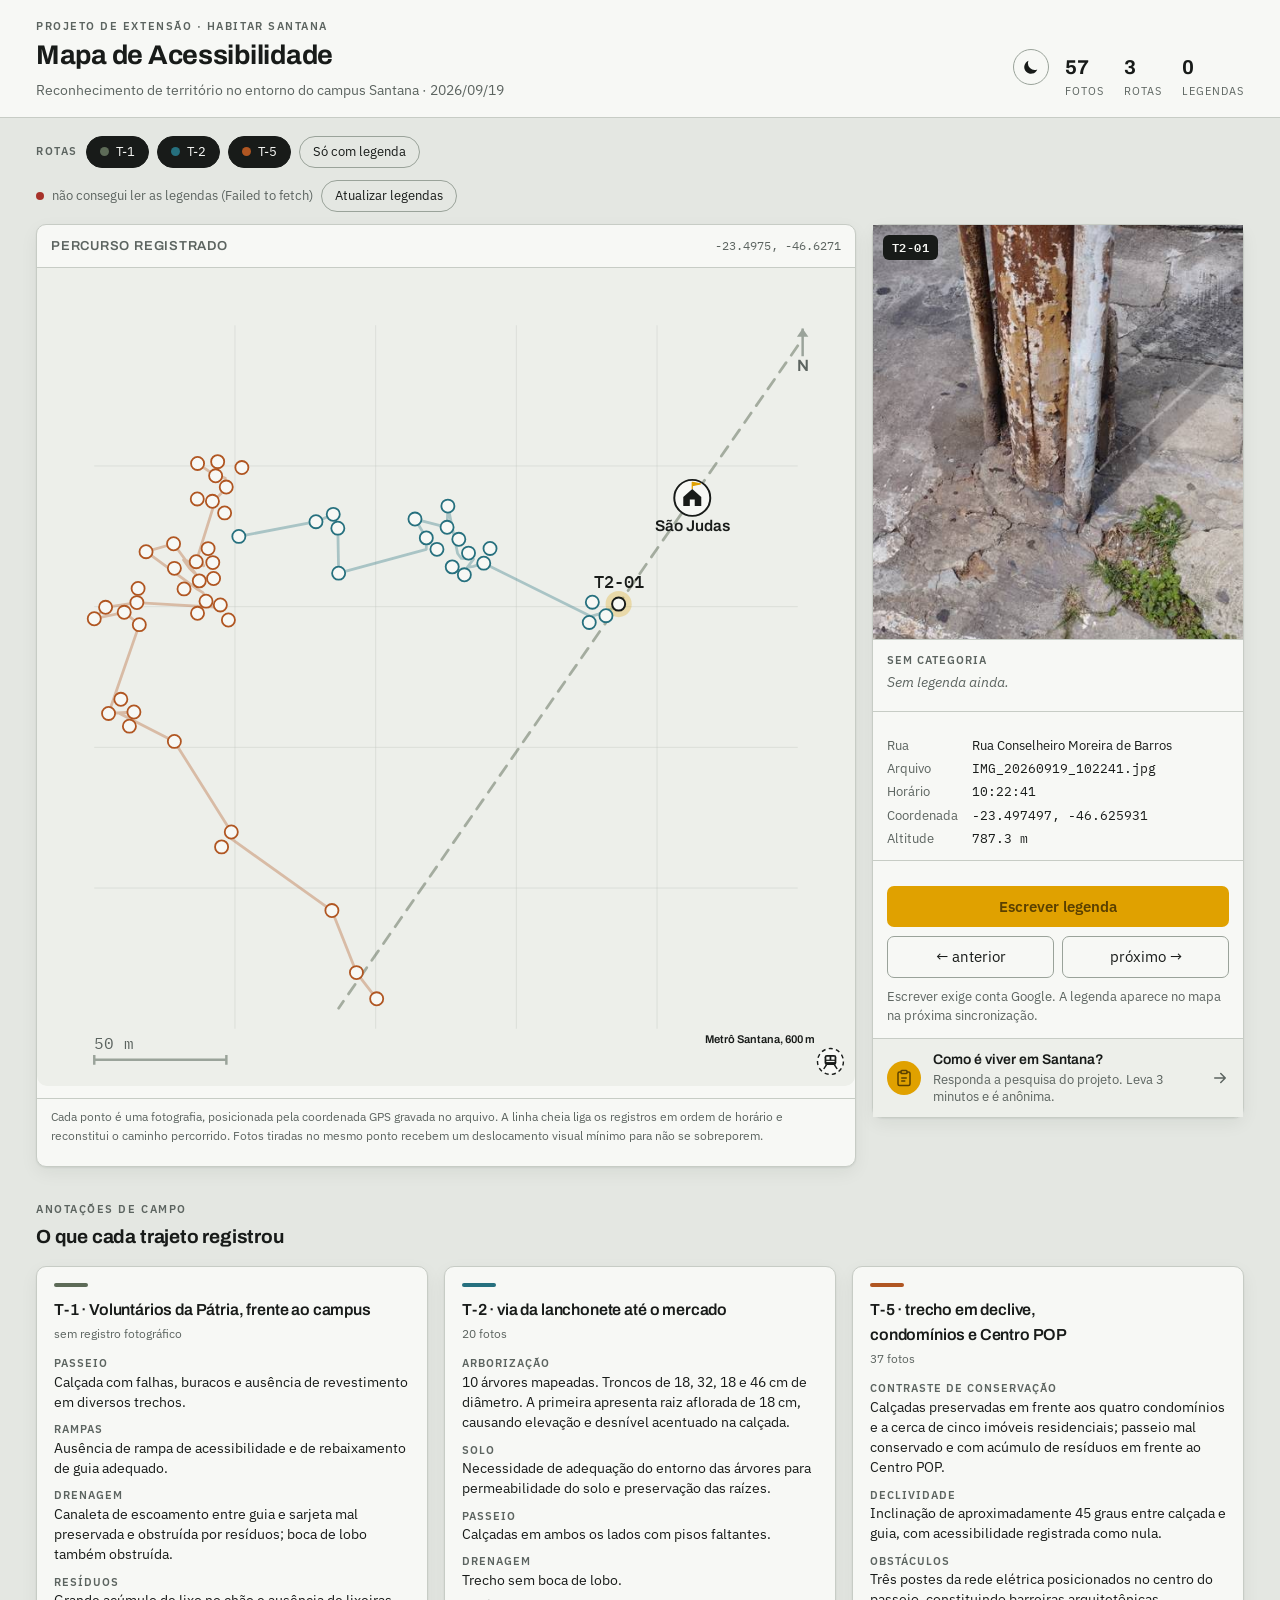
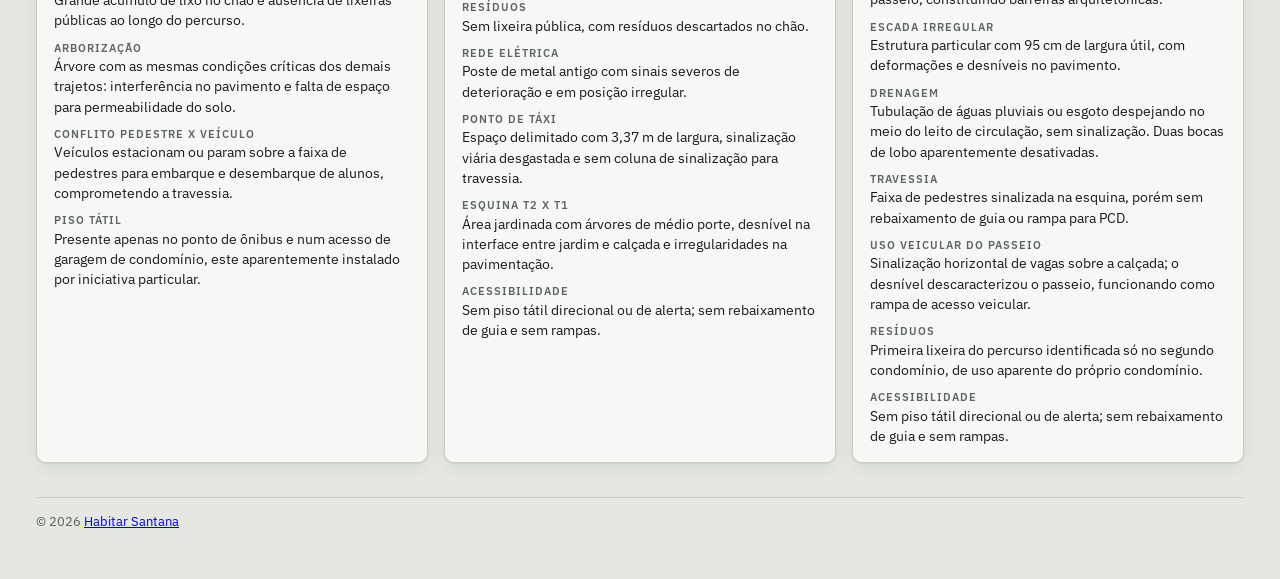
==== commit ae2d902e: "feat: substitui "Abrir planilha" por convite para pesquisa e ajusta estilos" ====
--- a/index.html
+++ b/index.html
@@ -444,12 +444,70 @@
         color: var(--muted);
         min-height: 1.2em;
       }
-      .warn {
+      .pesq {
+        display: flex;
+        align-items: center;
+        gap: 12px;
+        padding: 12px 14px;
         background: var(--surface-2);
         border-top: 1px solid var(--line);
-        padding: 10px 14px;
+        color: var(--ink);
+        text-decoration: none;
+      }
+      .pesq:hover {
+        background: var(--surface);
+      }
+      .pesq:focus-visible {
+        outline: 2px solid var(--accent);
+        outline-offset: -2px;
+      }
+      .pesq-ico {
+        width: 34px;
+        height: 34px;
+        flex: none;
+        border-radius: 50%;
+        background: var(--accent);
+        color: var(--accent-ink);
+        display: flex;
+        align-items: center;
+        justify-content: center;
+      }
+      .pesq-ico svg {
+        width: 18px;
+        height: 18px;
+      }
+      .pesq-txt {
+        flex: 1;
+        min-width: 0;
+        line-height: 1.35;
+      }
+      .pesq-txt b {
+        display: block;
+        font-family: Archivo, system-ui, sans-serif;
+        font-size: 14px;
+        font-weight: 600;
+      }
+      .pesq-txt span {
+        display: block;
+        margin-top: 1px;
         font-size: 12.5px;
         color: var(--muted);
+      }
+      .pesq-seta {
+        width: 18px;
+        height: 18px;
+        flex: none;
+        color: var(--muted);
+        transition: transform 0.15s ease;
+      }
+      .pesq:hover .pesq-seta {
+        transform: translateX(3px);
+        color: var(--ink);
+      }
+      @media (prefers-reduced-motion: reduce) {
+        .pesq-seta {
+          transition: none;
+        }
       }
 
       .achados {
@@ -681,11 +739,40 @@
               sincronização.
             </div>
           </div>
-          <div class="warn">
-            <a id="bSheet" href="#" target="_blank" rel="noopener"
-              >Abrir a planilha do grupo</a
+          <a class="pesq" href="pesquisa/?o=site" target="_blank" rel="noopener">
+            <span class="pesq-ico" aria-hidden="true">
+              <svg
+                viewBox="0 0 24 24"
+                fill="none"
+                stroke="currentColor"
+                stroke-width="2"
+                stroke-linecap="round"
+                stroke-linejoin="round"
+              >
+                <path
+                  d="M16 4h2a2 2 0 012 2v14a2 2 0 01-2 2H6a2 2 0 01-2-2V6a2 2 0 012-2h2"
+                />
+                <rect x="8" y="2" width="8" height="4" rx="1" />
+                <path d="M9 12h6M9 16h4" />
+              </svg>
+            </span>
+            <span class="pesq-txt">
+              <b>Como é viver em Santana?</b>
+              <span>Responda a pesquisa do projeto. Leva 3 minutos e é anônima.</span>
+            </span>
+            <svg
+              class="pesq-seta"
+              viewBox="0 0 24 24"
+              fill="none"
+              stroke="currentColor"
+              stroke-width="2"
+              stroke-linecap="round"
+              stroke-linejoin="round"
+              aria-hidden="true"
             >
-          </div>
+              <path d="M5 12h14M13 6l6 6-6 6" />
+            </svg>
+          </a>
         </aside>
       </div>
 
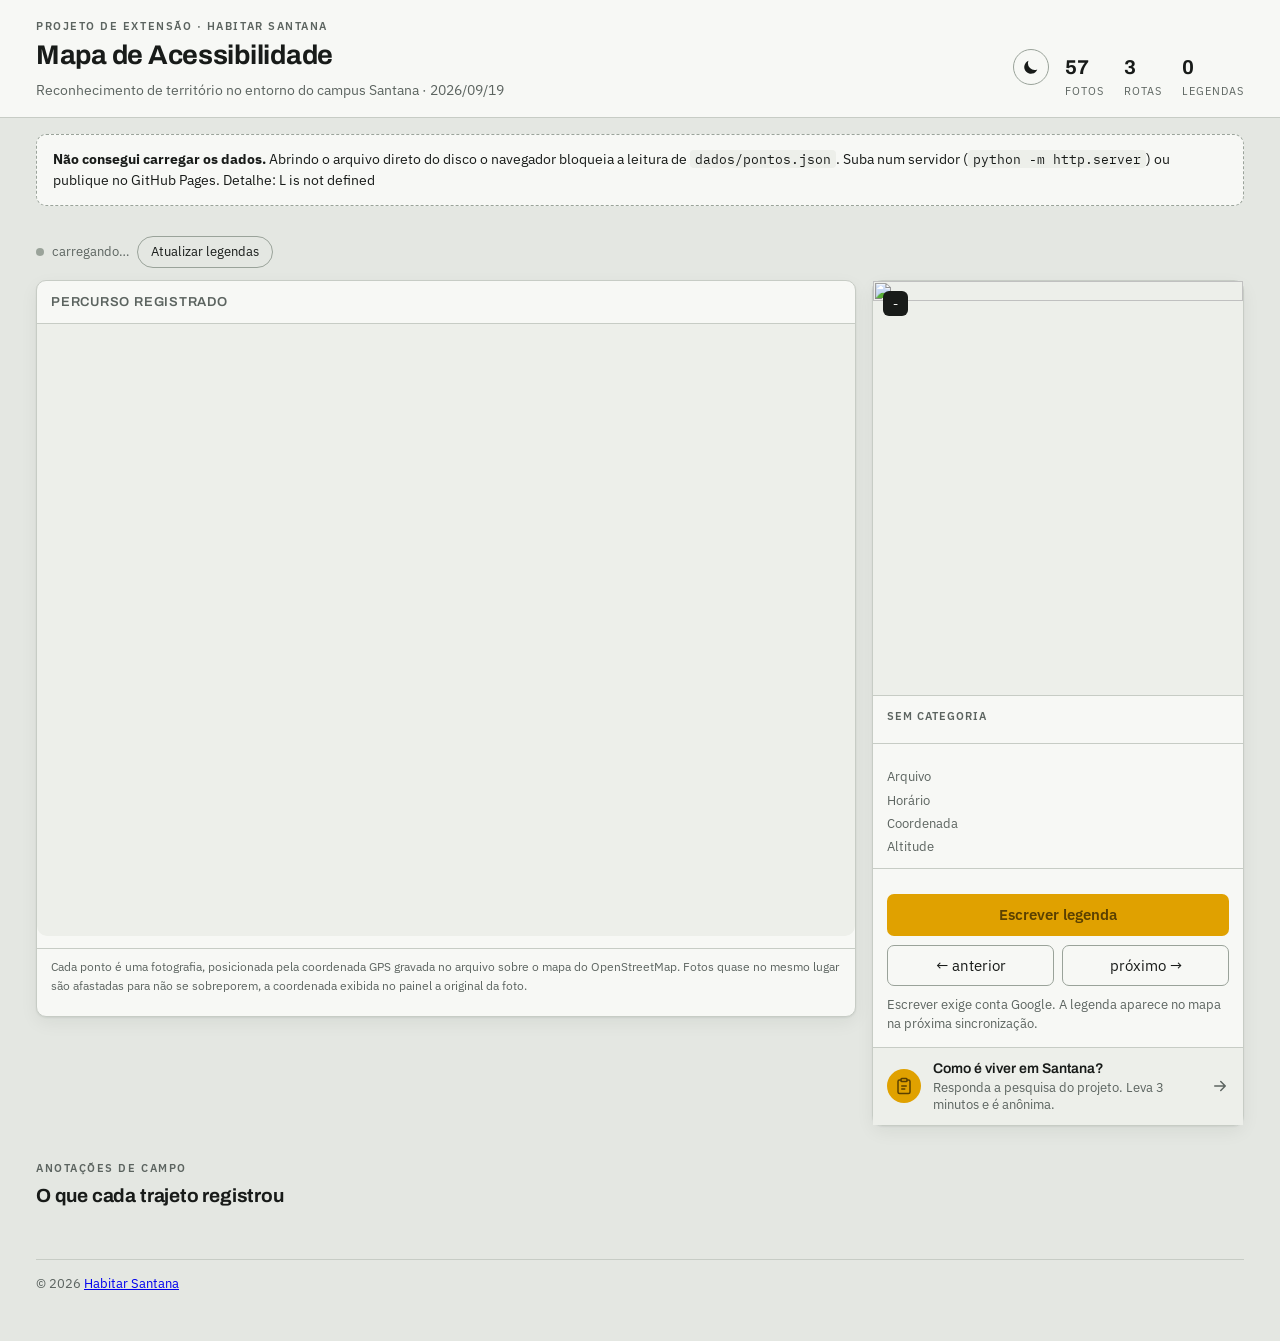
==== commit 35cf3d6b: "feat: adiciona novos ajustes de coordenadas e atualiza cache com dados OSM" ====
--- a/index.html
+++ b/index.html
@@ -34,6 +34,12 @@
     <link
       rel="stylesheet"
       href="https://fonts.googleapis.com/css2?family=Archivo:wght@500;600;700&family=IBM+Plex+Mono:wght@400;500&family=IBM+Plex+Sans:wght@400;500;600&display=swap"
+    />
+    <link
+      rel="stylesheet"
+      href="https://unpkg.com/leaflet@1.9.4/dist/leaflet.css"
+      integrity="sha256-p4NxAoJBhIIN+hmNHrzRCf9tD/miZyoHS5obTRR9BMY="
+      crossorigin=""
     />
     <style>
       :root {
@@ -239,8 +245,7 @@
       .chip:focus-visible,
       button:focus-visible,
       select:focus-visible,
-      textarea:focus-visible,
-      .pt:focus-visible {
+      textarea:focus-visible {
         outline: 2px solid var(--accent);
         outline-offset: 2px;
       }
@@ -284,15 +289,72 @@
       #mapa {
         display: block;
         width: 100%;
-        height: auto;
+        height: clamp(380px, 68vh, 760px);
         background: var(--surface-2);
         border-radius: 0 0 var(--r) var(--r);
       }
-      .pt {
-        cursor: pointer;
-      }
-      .pt circle.halo {
-        fill: transparent;
+      .leaflet-container {
+        font: inherit;
+        font-size: 12px;
+      }
+      :root[data-theme="dark"] .leaflet-tile-pane {
+        filter: invert(1) hue-rotate(180deg) brightness(0.92) contrast(0.88)
+          saturate(0.85);
+      }
+      @media (prefers-color-scheme: dark) {
+        :root:not([data-theme="light"]) .leaflet-tile-pane {
+          filter: invert(1) hue-rotate(180deg) brightness(0.92) contrast(0.88)
+            saturate(0.85);
+        }
+      }
+      .leaflet-bar {
+        border: 1px solid var(--line-strong);
+        box-shadow: var(--shadow);
+      }
+      .leaflet-bar a,
+      .leaflet-bar a:hover {
+        background: var(--surface);
+        color: var(--ink);
+        border-bottom-color: var(--line);
+      }
+      .leaflet-bar a:hover {
+        background: var(--surface-2);
+      }
+      .leaflet-container .leaflet-control-attribution {
+        background: color-mix(in srgb, var(--surface) 82%, transparent);
+        color: var(--muted);
+      }
+      .leaflet-container .leaflet-control-attribution a {
+        color: var(--ink);
+      }
+      .leaflet-control-scale-line {
+        background: color-mix(in srgb, var(--surface) 82%, transparent);
+        color: var(--ink);
+        border-color: var(--line-strong);
+        font-family: "IBM Plex Mono", ui-monospace, monospace;
+      }
+      .leaflet-tooltip.rotulo-id,
+      .leaflet-tooltip.rotulo-marco {
+        background: transparent;
+        border: 0;
+        box-shadow: none;
+        padding: 0;
+        color: var(--ink);
+        white-space: nowrap;
+        text-shadow:
+          0 0 3px var(--surface),
+          0 0 3px var(--surface),
+          0 0 6px var(--surface);
+      }
+      .leaflet-tooltip.rotulo-id::before,
+      .leaflet-tooltip.rotulo-marco::before {
+        display: none;
+      }
+      .leaflet-tooltip.rotulo-id {
+        font: 500 14px "IBM Plex Mono", ui-monospace, monospace;
+      }
+      .leaflet-tooltip.rotulo-marco {
+        font: 600 13px Archivo, system-ui, sans-serif;
       }
       .leg-box {
         padding: 12px 14px;
@@ -323,15 +385,6 @@
       }
       .marco.sel circle {
         fill: var(--accent);
-      }
-      .pt:hover circle.mk,
-      .pt.sel circle.mk {
-        stroke: var(--ink);
-        stroke-width: 2.4;
-      }
-      .pt.sel circle.halo {
-        fill: var(--accent);
-        opacity: 0.28;
       }
       .leg-note {
         padding: 9px 14px;
@@ -681,17 +734,16 @@
               id="coordBox"
             ></span>
           </div>
-          <svg
+          <div
             id="mapa"
-            viewBox="0 0 1000 1000"
-            role="img"
+            role="region"
             aria-label="Mapa dos pontos fotografados"
-          ></svg>
+          ></div>
           <p class="leg-note">
             Cada ponto é uma fotografia, posicionada pela coordenada GPS gravada
-            no arquivo. A linha cheia liga os registros em ordem de horário e
-            reconstitui o caminho percorrido. Fotos tiradas no mesmo ponto
-            recebem um deslocamento visual mínimo para não se sobreporem.
+            no arquivo sobre o mapa do OpenStreetMap. Fotos
+            quase no mesmo lugar são afastadas para não se sobreporem, a
+            coordenada exibida no painel a original da foto.
           </p>
         </section>
 
@@ -795,6 +847,11 @@
       </footer>
     </div>
 
+    <script
+      src="https://unpkg.com/leaflet@1.9.4/dist/leaflet.js"
+      integrity="sha256-20nQCchB9co0qIjJZRGuk2/Z9VM+kNiyxNV1lvTlZBo="
+      crossorigin=""
+    ></script>
     <script src="app.js"></script>
   </body>
 </html>
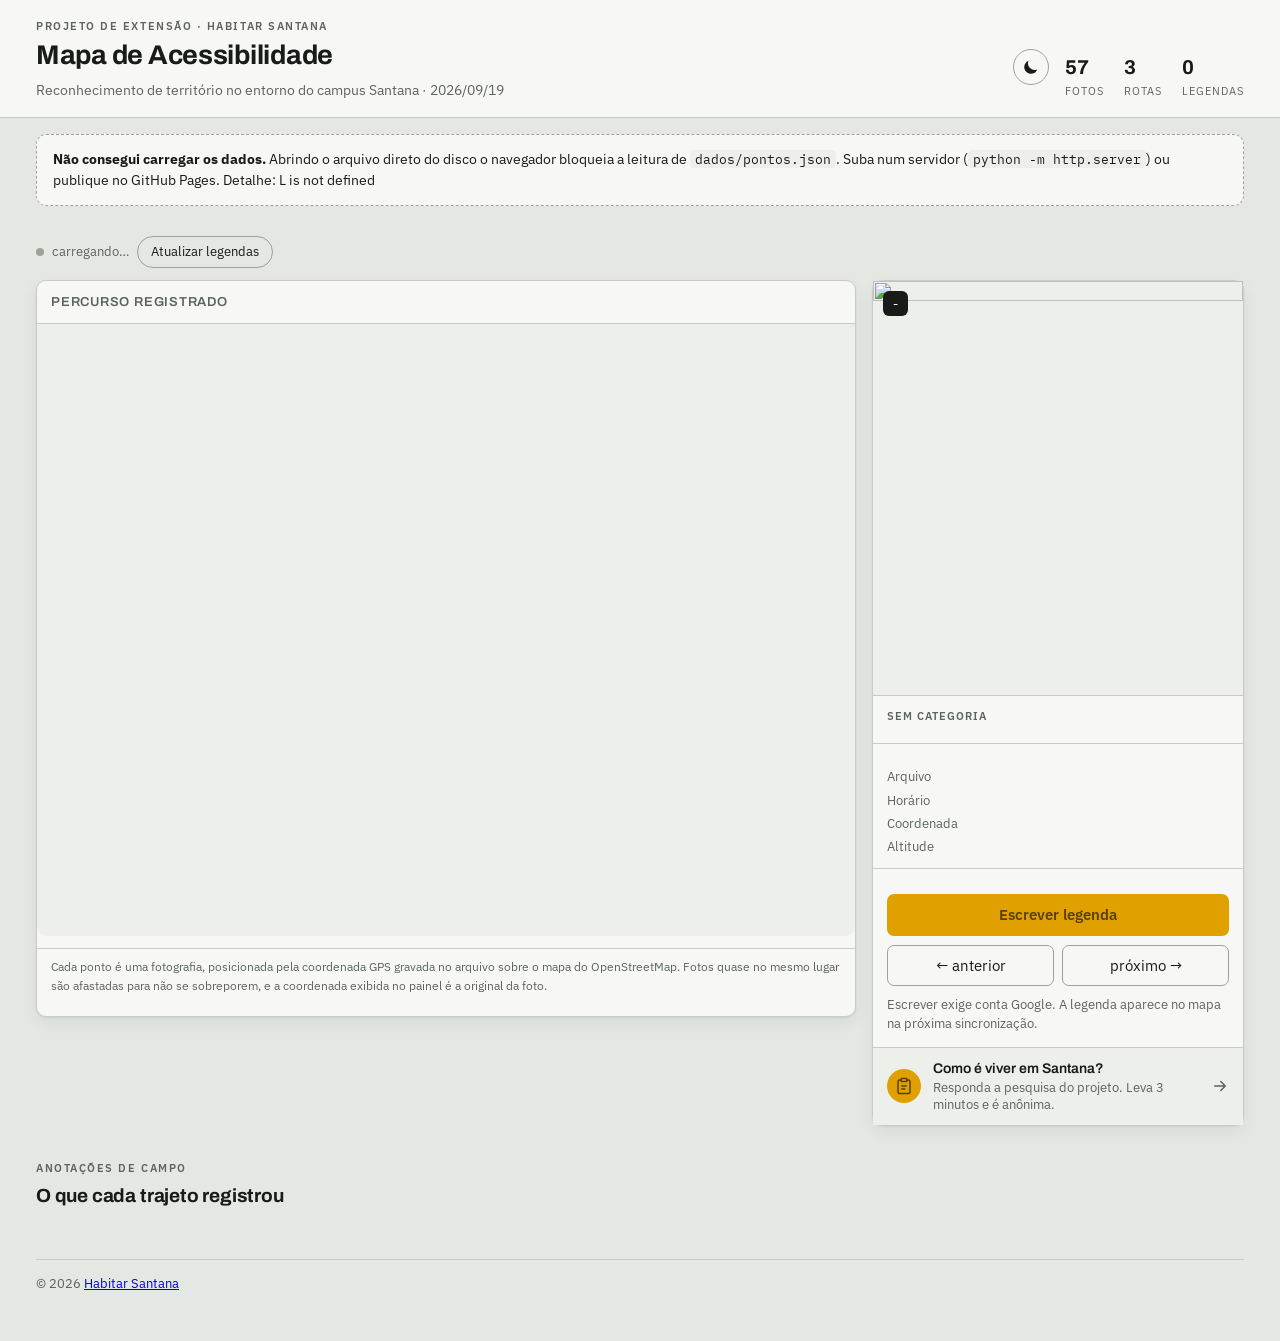
==== commit dfad2879: "refactor: move estilos para um arquivo CSS separado, atualiza referências e otimiza funções no scrip" ====
--- a/index.html
+++ b/index.html
@@ -6,10 +6,27 @@
       name="viewport"
       content="width=device-width,initial-scale=1,viewport-fit=cover"
     />
+    <meta name="color-scheme" content="light dark" />
+    <meta
+      name="theme-color"
+      content="#f7f8f5"
+      media="(prefers-color-scheme: light)"
+    />
+    <meta
+      name="theme-color"
+      content="#1b1f23"
+      media="(prefers-color-scheme: dark)"
+    />
     <title>Mapa de Acessibilidade · Habitar Santana</title>
     <style>
       :root {
+        color-scheme: light dark;
+      }
+      :root[data-theme="light"] {
         color-scheme: light;
+      }
+      :root[data-theme="dark"] {
+        color-scheme: dark;
       }
       html,
       body {
@@ -41,643 +58,7 @@
       integrity="sha256-p4NxAoJBhIIN+hmNHrzRCf9tD/miZyoHS5obTRR9BMY="
       crossorigin=""
     />
-    <style>
-      :root {
-        --bg: #e4e7e2;
-        --surface: #f7f8f5;
-        --surface-2: #edefea;
-        --ink: #181b19;
-        --muted: #5c6460;
-        --line: #c7ccc5;
-        --line-strong: #9aa39a;
-        --accent: #e0a100;
-        --accent-ink: #5a4000;
-        --t1: #5d6b57;
-        --t2: #26707e;
-        --t5: #b05622;
-        --ok: #3f7a52;
-        --crit: #a7322a;
-        --shadow:
-          0 1px 2px rgba(20, 28, 22, 0.07), 0 6px 18px rgba(20, 28, 22, 0.06);
-        --r: 10px;
-      }
-      @media (prefers-color-scheme: dark) {
-        :root:not([data-theme="light"]) {
-          color-scheme: dark;
-          --bg: #13161a;
-          --surface: #1b1f23;
-          --surface-2: #232830;
-          --ink: #e7eae5;
-          --muted: #98a29b;
-          --line: #333a40;
-          --line-strong: #4c555c;
-          --accent: #f0b92b;
-          --accent-ink: #241a00;
-          --t1: #8ea083;
-          --t2: #4fa9b8;
-          --t5: #df8248;
-          --ok: #6fb185;
-          --crit: #e0685c;
-          --shadow:
-            0 1px 2px rgba(0, 0, 0, 0.4), 0 8px 22px rgba(0, 0, 0, 0.35);
-        }
-      }
-      :root[data-theme="dark"] {
-        color-scheme: dark;
-        --bg: #13161a;
-        --surface: #1b1f23;
-        --surface-2: #232830;
-        --ink: #e7eae5;
-        --muted: #98a29b;
-        --line: #333a40;
-        --line-strong: #4c555c;
-        --accent: #f0b92b;
-        --accent-ink: #241a00;
-        --t1: #8ea083;
-        --t2: #4fa9b8;
-        --t5: #df8248;
-        --ok: #6fb185;
-        --crit: #e0685c;
-        --shadow: 0 1px 2px rgba(0, 0, 0, 0.4), 0 8px 22px rgba(0, 0, 0, 0.35);
-      }
-      * {
-        box-sizing: border-box;
-      }
-      body {
-        margin: 0;
-        background: var(--bg);
-        color: var(--ink);
-        font-family:
-          "IBM Plex Sans",
-          system-ui,
-          -apple-system,
-          Segoe UI,
-          sans-serif;
-        font-size: 15px;
-        line-height: 1.55;
-      }
-      .wrap {
-        max-width: 1240px;
-        margin: 0 auto;
-        padding-inline: 16px;
-        padding-block: 0 48px;
-      }
-      h1,
-      h2,
-      h3 {
-        font-family: Archivo, system-ui, sans-serif;
-        margin: 0;
-        text-wrap: balance;
-        letter-spacing: -0.01em;
-      }
-      .mono {
-        font-family: "IBM Plex Mono", ui-monospace, monospace;
-        font-variant-numeric: tabular-nums;
-      }
-
-      header.top {
-        border-bottom: 1px solid var(--line);
-        background: var(--surface);
-      }
-      .top-in {
-        max-width: 1240px;
-        margin: 0 auto;
-        padding: 18px 16px 16px;
-        display: flex;
-        flex-wrap: wrap;
-        gap: 14px 24px;
-        align-items: flex-end;
-        justify-content: space-between;
-      }
-      h1 {
-        font-size: clamp(20px, 3.4vw, 27px);
-        font-weight: 700;
-      }
-      .sub {
-        color: var(--muted);
-        font-size: 13.5px;
-        margin-top: 3px;
-      }
-      .eyebrow {
-        font-size: 11px;
-        letter-spacing: 0.14em;
-        text-transform: uppercase;
-        color: var(--muted);
-        font-weight: 600;
-      }
-      .top-right {
-        display: flex;
-        gap: 16px;
-        align-items: flex-start;
-        flex-wrap: wrap;
-      }
-      .stats {
-        display: flex;
-        gap: 20px;
-        flex-wrap: wrap;
-      }
-      .theme-toggle {
-        width: 36px;
-        height: 36px;
-        flex: none;
-        border-radius: 50%;
-        border: 1px solid var(--line-strong);
-        background: var(--surface);
-        color: var(--ink);
-        display: flex;
-        align-items: center;
-        justify-content: center;
-        cursor: pointer;
-        padding: 0;
-        margin-top: -7px;
-      }
-      .theme-toggle:hover {
-        background: var(--surface-2);
-      }
-      .theme-toggle svg {
-        width: 18px;
-        height: 18px;
-      }
-      .stat b {
-        display: block;
-        font-family: Archivo;
-        font-size: 20px;
-        font-weight: 700;
-        line-height: 1.1;
-      }
-      .stat span {
-        font-size: 11px;
-        letter-spacing: 0.09em;
-        text-transform: uppercase;
-        color: var(--muted);
-      }
-
-      .bar {
-        display: flex;
-        gap: 8px;
-        flex-wrap: wrap;
-        align-items: center;
-        margin: 18px 0 12px;
-      }
-      .chip {
-        border: 1px solid var(--line-strong);
-        background: transparent;
-        color: var(--ink);
-        border-radius: 999px;
-        padding: 5px 13px;
-        font: inherit;
-        font-size: 13px;
-        cursor: pointer;
-        display: inline-flex;
-        gap: 7px;
-        align-items: center;
-      }
-      .chip .dot {
-        width: 9px;
-        height: 9px;
-        border-radius: 50%;
-      }
-      .chip[aria-pressed="true"] {
-        background: var(--ink);
-        color: var(--surface);
-        border-color: var(--ink);
-      }
-      .chip:focus-visible,
-      button:focus-visible,
-      select:focus-visible,
-      textarea:focus-visible {
-        outline: 2px solid var(--accent);
-        outline-offset: 2px;
-      }
-      .spacer {
-        flex: 1;
-      }
-
-      .grid {
-        display: grid;
-        grid-template-columns: minmax(0, 1fr) 372px;
-        gap: 16px;
-        align-items: start;
-      }
-      @media (max-width: 900px) {
-        .grid {
-          grid-template-columns: 1fr;
-        }
-      }
-      .panel {
-        background: var(--surface);
-        border: 1px solid var(--line);
-        border-radius: var(--r);
-        box-shadow: var(--shadow);
-      }
-      .panel-h {
-        padding: 11px 14px;
-        border-bottom: 1px solid var(--line);
-        display: flex;
-        align-items: center;
-        gap: 10px;
-        justify-content: space-between;
-      }
-      .panel-h h2 {
-        font-size: 13px;
-        font-weight: 600;
-        letter-spacing: 0.06em;
-        text-transform: uppercase;
-        color: var(--muted);
-      }
-
-      #mapa {
-        display: block;
-        width: 100%;
-        height: clamp(380px, 68vh, 760px);
-        background: var(--surface-2);
-        border-radius: 0 0 var(--r) var(--r);
-      }
-      .leaflet-container {
-        font: inherit;
-        font-size: 12px;
-      }
-      :root[data-theme="dark"] .leaflet-tile-pane {
-        filter: invert(1) hue-rotate(180deg) brightness(0.92) contrast(0.88)
-          saturate(0.85);
-      }
-      @media (prefers-color-scheme: dark) {
-        :root:not([data-theme="light"]) .leaflet-tile-pane {
-          filter: invert(1) hue-rotate(180deg) brightness(0.92) contrast(0.88)
-            saturate(0.85);
-        }
-      }
-      .leaflet-bar {
-        border: 1px solid var(--line-strong);
-        box-shadow: var(--shadow);
-      }
-      .leaflet-bar a,
-      .leaflet-bar a:hover {
-        background: var(--surface);
-        color: var(--ink);
-        border-bottom-color: var(--line);
-      }
-      .leaflet-bar a:hover {
-        background: var(--surface-2);
-      }
-      .leaflet-container .leaflet-control-attribution {
-        background: color-mix(in srgb, var(--surface) 82%, transparent);
-        color: var(--muted);
-      }
-      .leaflet-container .leaflet-control-attribution a {
-        color: var(--ink);
-      }
-      .leaflet-control-scale-line {
-        background: color-mix(in srgb, var(--surface) 82%, transparent);
-        color: var(--ink);
-        border-color: var(--line-strong);
-        font-family: "IBM Plex Mono", ui-monospace, monospace;
-      }
-      .leaflet-tooltip.rotulo-id,
-      .leaflet-tooltip.rotulo-marco {
-        background: transparent;
-        border: 0;
-        box-shadow: none;
-        padding: 0;
-        color: var(--ink);
-        white-space: nowrap;
-        text-shadow:
-          0 0 3px var(--surface),
-          0 0 3px var(--surface),
-          0 0 6px var(--surface);
-      }
-      .leaflet-tooltip.rotulo-id::before,
-      .leaflet-tooltip.rotulo-marco::before {
-        display: none;
-      }
-      .leaflet-tooltip.rotulo-id {
-        font: 500 14px "IBM Plex Mono", ui-monospace, monospace;
-      }
-      .leaflet-tooltip.rotulo-marco {
-        font: 600 13px Archivo, system-ui, sans-serif;
-      }
-      .leg-box {
-        padding: 12px 14px;
-        border-bottom: 1px solid var(--line);
-      }
-      .leg-box .cat {
-        font-size: 11px;
-        letter-spacing: 0.09em;
-        text-transform: uppercase;
-        color: var(--muted);
-        font-weight: 600;
-        margin-bottom: 3px;
-      }
-      .leg-box .txt {
-        font-size: 14px;
-        line-height: 1.5;
-      }
-      .leg-box .vazio {
-        color: var(--muted);
-        font-style: italic;
-      }
-      .marco {
-        cursor: pointer;
-      }
-      .marco:focus-visible {
-        outline: 2px solid var(--accent);
-        outline-offset: 2px;
-      }
-      .marco.sel circle {
-        fill: var(--accent);
-      }
-      .leg-note {
-        padding: 9px 14px;
-        border-top: 1px solid var(--line);
-        color: var(--muted);
-        font-size: 12px;
-      }
-
-      .insp {
-        position: sticky;
-        top: calc(env(safe-area-inset-top, 0px) + 12px);
-      }
-      .ph {
-        width: 100%;
-        aspect-ratio: 9/16;
-        max-height: 46vh;
-        object-fit: cover;
-        background: var(--surface-2);
-        display: block;
-      }
-      .ph-wrap {
-        position: relative;
-        border-bottom: 1px solid var(--line);
-      }
-      .badge {
-        position: absolute;
-        left: 10px;
-        top: 10px;
-        background: var(--ink);
-        color: var(--surface);
-        border-radius: 6px;
-        padding: 3px 9px;
-        font-size: 12px;
-        font-weight: 600;
-        letter-spacing: 0.04em;
-      }
-      .meta {
-        padding: 11px 14px;
-        display: grid;
-        grid-template-columns: auto 1fr;
-        gap: 4px 14px;
-        font-size: 12.5px;
-        border-bottom: 1px solid var(--line);
-      }
-      .meta dt {
-        color: var(--muted);
-      }
-      .meta dd {
-        margin: 0;
-      }
-      .form {
-        padding: 13px 14px;
-        display: grid;
-        gap: 9px;
-      }
-      label.lb {
-        font-size: 11px;
-        letter-spacing: 0.1em;
-        text-transform: uppercase;
-        color: var(--muted);
-        font-weight: 600;
-      }
-      select,
-      textarea,
-      input[type="text"] {
-        width: 100%;
-        font: inherit;
-        font-size: 14px;
-        color: var(--ink);
-        background: var(--surface-2);
-        border: 1px solid var(--line-strong);
-        border-radius: 7px;
-        padding: 7px 9px;
-      }
-      textarea {
-        min-height: 82px;
-        resize: vertical;
-        line-height: 1.45;
-      }
-      .row {
-        display: flex;
-        gap: 8px;
-        align-items: center;
-      }
-      .pri {
-        background: var(--accent);
-        color: var(--accent-ink);
-        border: 1px solid transparent;
-        border-radius: 7px;
-        padding: 8px 15px;
-        font: inherit;
-        font-weight: 600;
-        cursor: pointer;
-      }
-      .pri:disabled {
-        opacity: 0.45;
-        cursor: not-allowed;
-      }
-      .gh {
-        background: transparent;
-        border: 1px solid var(--line-strong);
-        color: var(--ink);
-        border-radius: 7px;
-        padding: 8px 13px;
-        font: inherit;
-        cursor: pointer;
-      }
-      .status {
-        font-size: 12.5px;
-        color: var(--muted);
-        min-height: 1.2em;
-      }
-      .pesq {
-        display: flex;
-        align-items: center;
-        gap: 12px;
-        padding: 12px 14px;
-        background: var(--surface-2);
-        border-top: 1px solid var(--line);
-        color: var(--ink);
-        text-decoration: none;
-      }
-      .pesq:hover {
-        background: var(--surface);
-      }
-      .pesq:focus-visible {
-        outline: 2px solid var(--accent);
-        outline-offset: -2px;
-      }
-      .pesq-ico {
-        width: 34px;
-        height: 34px;
-        flex: none;
-        border-radius: 50%;
-        background: var(--accent);
-        color: var(--accent-ink);
-        display: flex;
-        align-items: center;
-        justify-content: center;
-      }
-      .pesq-ico svg {
-        width: 18px;
-        height: 18px;
-      }
-      .pesq-txt {
-        flex: 1;
-        min-width: 0;
-        line-height: 1.35;
-      }
-      .pesq-txt b {
-        display: block;
-        font-family: Archivo, system-ui, sans-serif;
-        font-size: 14px;
-        font-weight: 600;
-      }
-      .pesq-txt span {
-        display: block;
-        margin-top: 1px;
-        font-size: 12.5px;
-        color: var(--muted);
-      }
-      .pesq-seta {
-        width: 18px;
-        height: 18px;
-        flex: none;
-        color: var(--muted);
-        transition: transform 0.15s ease;
-      }
-      .pesq:hover .pesq-seta {
-        transform: translateX(3px);
-        color: var(--ink);
-      }
-      @media (prefers-reduced-motion: reduce) {
-        .pesq-seta {
-          transition: none;
-        }
-      }
-
-      .achados {
-        margin-top: 34px;
-      }
-      .ach-grid {
-        display: grid;
-        grid-template-columns: repeat(auto-fit, minmax(290px, 1fr));
-        gap: 16px;
-        margin-top: 14px;
-      }
-      .ach {
-        background: var(--surface);
-        border: 1px solid var(--line);
-        border-radius: var(--r);
-        padding: 16px 17px;
-        box-shadow: var(--shadow);
-      }
-      .ach .rail {
-        width: 34px;
-        height: 4px;
-        border-radius: 2px;
-        display: block;
-        margin-bottom: 11px;
-      }
-      .ach h3 {
-        font-size: 16px;
-        font-weight: 600;
-      }
-      .ach .cnt {
-        font-size: 12px;
-        color: var(--muted);
-        margin: 2px 0 12px;
-      }
-      .ach ul {
-        list-style: none;
-        margin: 0;
-        padding: 0;
-        display: grid;
-        gap: 9px;
-      }
-      .ach li {
-        font-size: 13.5px;
-        line-height: 1.5;
-      }
-      .ach li b {
-        display: block;
-        font-size: 11px;
-        letter-spacing: 0.09em;
-        text-transform: uppercase;
-        color: var(--muted);
-        font-weight: 600;
-      }
-
-      footer {
-        margin-top: 34px;
-        color: var(--muted);
-        font-size: 12.5px;
-        border-top: 1px solid var(--line);
-        padding-top: 14px;
-      }
-      @media (prefers-reduced-motion: no-preference) {
-        .pt circle.mk {
-          transition: r 0.12s ease;
-        }
-      }
-    </style>
-    <style>
-      .sync {
-        display: flex;
-        align-items: center;
-        gap: 8px;
-        font-size: 12.5px;
-        color: var(--muted);
-      }
-      .led {
-        width: 8px;
-        height: 8px;
-        border-radius: 50%;
-        background: var(--line-strong);
-        flex: none;
-      }
-      .led.on {
-        background: var(--ok);
-      }
-      .led.off {
-        background: var(--crit);
-      }
-      .setup {
-        background: var(--surface);
-        border: 1px dashed var(--line-strong);
-        border-radius: var(--r);
-        padding: 14px 16px;
-        margin: 16px 0;
-        font-size: 13.5px;
-      }
-      .setup code {
-        background: var(--surface-2);
-        padding: 1px 5px;
-        border-radius: 4px;
-        font-family: "IBM Plex Mono", monospace;
-        font-size: 12.5px;
-      }
-      .aut {
-        font-size: 12px;
-        color: var(--muted);
-        margin-top: 6px;
-      }
-      a.btn {
-        display: block;
-        text-decoration: none;
-        text-align: center;
-      }
-      a.btn:hover {
-        filter: brightness(1.05);
-      }
-    </style>
+    <link rel="stylesheet" href="style.css?v=1.0.0" />
   </head>
   <body>
     <header class="top">
@@ -741,9 +122,9 @@
           ></div>
           <p class="leg-note">
             Cada ponto é uma fotografia, posicionada pela coordenada GPS gravada
-            no arquivo sobre o mapa do OpenStreetMap. Fotos
-            quase no mesmo lugar são afastadas para não se sobreporem, a
-            coordenada exibida no painel a original da foto.
+            no arquivo sobre o mapa do OpenStreetMap. Fotos quase no mesmo lugar
+            são afastadas para não se sobreporem, e a coordenada exibida no
+            painel é a original da foto.
           </p>
         </section>
 
@@ -791,7 +172,12 @@
               sincronização.
             </div>
           </div>
-          <a class="pesq" href="pesquisa/?o=site" target="_blank" rel="noopener">
+          <a
+            class="pesq"
+            href="pesquisa/?o=site"
+            target="_blank"
+            rel="noopener"
+          >
             <span class="pesq-ico" aria-hidden="true">
               <svg
                 viewBox="0 0 24 24"
@@ -810,7 +196,10 @@
             </span>
             <span class="pesq-txt">
               <b>Como é viver em Santana?</b>
-              <span>Responda a pesquisa do projeto. Leva 3 minutos e é anônima.</span>
+              <span
+                >Responda a pesquisa do projeto. Leva 3 minutos e é
+                anônima.</span
+              >
             </span>
             <svg
               class="pesq-seta"
@@ -852,6 +241,6 @@
       integrity="sha256-20nQCchB9co0qIjJZRGuk2/Z9VM+kNiyxNV1lvTlZBo="
       crossorigin=""
     ></script>
-    <script src="app.js"></script>
+    <script src="app.js?v=1"></script>
   </body>
 </html>
--- a/style.css
+++ b/style.css
@@ -0,0 +1,583 @@
+:root {
+  --bg: #e4e7e2;
+  --surface: #f7f8f5;
+  --surface-2: #edefea;
+  --ink: #181b19;
+  --muted: #5c6460;
+  --line: #c7ccc5;
+  --line-strong: #9aa39a;
+  --accent: #e0a100;
+  --accent-ink: #5a4000;
+  --filtro-mapa: none;
+  --ok: #3f7a52;
+  --crit: #a7322a;
+  --shadow:
+    0 1px 2px rgba(20, 28, 22, 0.07), 0 6px 18px rgba(20, 28, 22, 0.06);
+  --r: 10px;
+}
+@media (prefers-color-scheme: dark) {
+  :root:not([data-theme="light"]) {
+    color-scheme: dark;
+    --bg: #13161a;
+    --surface: #1b1f23;
+    --surface-2: #232830;
+    --ink: #e7eae5;
+    --muted: #98a29b;
+    --line: #333a40;
+    --line-strong: #4c555c;
+    --accent: #f0b92b;
+    --accent-ink: #241a00;
+    --filtro-mapa: invert(1) hue-rotate(180deg) brightness(0.92)
+      contrast(0.88) saturate(0.85);
+    --ok: #6fb185;
+    --crit: #e0685c;
+    --shadow:
+      0 1px 2px rgba(0, 0, 0, 0.4), 0 8px 22px rgba(0, 0, 0, 0.35);
+  }
+}
+:root[data-theme="dark"] {
+  color-scheme: dark;
+  --bg: #13161a;
+  --surface: #1b1f23;
+  --surface-2: #232830;
+  --ink: #e7eae5;
+  --muted: #98a29b;
+  --line: #333a40;
+  --line-strong: #4c555c;
+  --accent: #f0b92b;
+  --accent-ink: #241a00;
+  --filtro-mapa: invert(1) hue-rotate(180deg) brightness(0.92)
+    contrast(0.88) saturate(0.85);
+  --ok: #6fb185;
+  --crit: #e0685c;
+  --shadow: 0 1px 2px rgba(0, 0, 0, 0.4), 0 8px 22px rgba(0, 0, 0, 0.35);
+}
+* {
+  box-sizing: border-box;
+}
+body {
+  margin: 0;
+  background: var(--bg);
+  color: var(--ink);
+  font-family:
+    "IBM Plex Sans",
+    system-ui,
+    -apple-system,
+    Segoe UI,
+    sans-serif;
+  font-size: 15px;
+  line-height: 1.55;
+}
+.wrap {
+  max-width: 1240px;
+  margin: 0 auto;
+  padding-inline: 16px;
+  padding-block: 0 48px;
+}
+h1,
+h2,
+h3 {
+  font-family: Archivo, system-ui, sans-serif;
+  margin: 0;
+  text-wrap: balance;
+  letter-spacing: -0.01em;
+}
+.mono {
+  font-family: "IBM Plex Mono", ui-monospace, monospace;
+  font-variant-numeric: tabular-nums;
+}
+
+header.top {
+  border-bottom: 1px solid var(--line);
+  background: var(--surface);
+}
+.top-in {
+  max-width: 1240px;
+  margin: 0 auto;
+  padding: 18px 16px 16px;
+  display: flex;
+  flex-wrap: wrap;
+  gap: 14px 24px;
+  align-items: flex-end;
+  justify-content: space-between;
+}
+h1 {
+  font-size: clamp(20px, 3.4vw, 27px);
+  font-weight: 700;
+}
+.sub {
+  color: var(--muted);
+  font-size: 13.5px;
+  margin-top: 3px;
+}
+.eyebrow {
+  font-size: 11px;
+  letter-spacing: 0.14em;
+  text-transform: uppercase;
+  color: var(--muted);
+  font-weight: 600;
+}
+.top-right {
+  display: flex;
+  gap: 16px;
+  align-items: flex-start;
+  flex-wrap: wrap;
+}
+.stats {
+  display: flex;
+  gap: 20px;
+  flex-wrap: wrap;
+}
+.theme-toggle {
+  width: 36px;
+  height: 36px;
+  flex: none;
+  border-radius: 50%;
+  border: 1px solid var(--line-strong);
+  background: var(--surface);
+  color: var(--ink);
+  display: flex;
+  align-items: center;
+  justify-content: center;
+  cursor: pointer;
+  padding: 0;
+  margin-top: -7px;
+}
+.theme-toggle:hover {
+  background: var(--surface-2);
+}
+.theme-toggle svg {
+  width: 18px;
+  height: 18px;
+}
+.stat b {
+  display: block;
+  font-family: Archivo;
+  font-size: 20px;
+  font-weight: 700;
+  line-height: 1.1;
+}
+.stat span {
+  font-size: 11px;
+  letter-spacing: 0.09em;
+  text-transform: uppercase;
+  color: var(--muted);
+}
+
+.bar {
+  display: flex;
+  gap: 8px;
+  flex-wrap: wrap;
+  align-items: center;
+  margin: 18px 0 12px;
+}
+.chip {
+  border: 1px solid var(--line-strong);
+  background: transparent;
+  color: var(--ink);
+  border-radius: 999px;
+  padding: 5px 13px;
+  font: inherit;
+  font-size: 13px;
+  cursor: pointer;
+  display: inline-flex;
+  gap: 7px;
+  align-items: center;
+}
+.chip .dot {
+  width: 9px;
+  height: 9px;
+  border-radius: 50%;
+}
+.chip[aria-pressed="true"] {
+  background: var(--ink);
+  color: var(--surface);
+  border-color: var(--ink);
+}
+.chip:focus-visible,
+button:focus-visible {
+  outline: 2px solid var(--accent);
+  outline-offset: 2px;
+}
+
+.grid {
+  display: grid;
+  grid-template-columns: minmax(0, 1fr) 372px;
+  gap: 16px;
+  align-items: start;
+}
+@media (max-width: 900px) {
+  .grid {
+    grid-template-columns: 1fr;
+  }
+}
+.panel {
+  background: var(--surface);
+  border: 1px solid var(--line);
+  border-radius: var(--r);
+  box-shadow: var(--shadow);
+}
+.panel-h {
+  padding: 11px 14px;
+  border-bottom: 1px solid var(--line);
+  display: flex;
+  align-items: center;
+  gap: 10px;
+  justify-content: space-between;
+}
+.panel-h h2 {
+  font-size: 13px;
+  font-weight: 600;
+  letter-spacing: 0.06em;
+  text-transform: uppercase;
+  color: var(--muted);
+}
+
+#mapa {
+  display: block;
+  width: 100%;
+  height: clamp(380px, 68vh, 760px);
+  background: var(--surface-2);
+  border-radius: 0 0 var(--r) var(--r);
+}
+.leaflet-container {
+  font: inherit;
+  font-size: 12px;
+}
+.leaflet-tile-pane {
+  filter: var(--filtro-mapa);
+}
+.leaflet-bar {
+  border: 1px solid var(--line-strong);
+  box-shadow: var(--shadow);
+}
+.leaflet-bar a,
+.leaflet-bar a:hover {
+  background: var(--surface);
+  color: var(--ink);
+  border-bottom-color: var(--line);
+}
+.leaflet-bar a:hover {
+  background: var(--surface-2);
+}
+.leaflet-container .leaflet-control-attribution {
+  background: color-mix(in srgb, var(--surface) 82%, transparent);
+  color: var(--muted);
+}
+.leaflet-container .leaflet-control-attribution a {
+  color: var(--ink);
+}
+.leaflet-control-scale-line {
+  background: color-mix(in srgb, var(--surface) 82%, transparent);
+  color: var(--ink);
+  border-color: var(--line-strong);
+  font-family: "IBM Plex Mono", ui-monospace, monospace;
+}
+.leaflet-tooltip.rotulo-id,
+.leaflet-tooltip.rotulo-marco {
+  background: transparent;
+  border: 0;
+  box-shadow: none;
+  padding: 0;
+  color: var(--ink);
+  white-space: nowrap;
+  text-shadow:
+    0 0 3px var(--surface),
+    0 0 3px var(--surface),
+    0 0 6px var(--surface);
+}
+.leaflet-tooltip.rotulo-id::before,
+.leaflet-tooltip.rotulo-marco::before {
+  display: none;
+}
+.leaflet-tooltip.rotulo-id {
+  font:
+    500 14px "IBM Plex Mono",
+    ui-monospace,
+    monospace;
+}
+.leaflet-tooltip.rotulo-marco {
+  font:
+    600 13px Archivo,
+    system-ui,
+    sans-serif;
+}
+.leg-box {
+  padding: 12px 14px;
+  border-bottom: 1px solid var(--line);
+}
+.leg-box .cat {
+  font-size: 11px;
+  letter-spacing: 0.09em;
+  text-transform: uppercase;
+  color: var(--muted);
+  font-weight: 600;
+  margin-bottom: 3px;
+}
+.leg-box .txt {
+  font-size: 14px;
+  line-height: 1.5;
+}
+.leg-box .vazio {
+  color: var(--muted);
+  font-style: italic;
+}
+.marco.sel circle {
+  fill: var(--accent);
+}
+.leg-note {
+  padding: 9px 14px;
+  border-top: 1px solid var(--line);
+  color: var(--muted);
+  font-size: 12px;
+}
+
+.insp {
+  position: sticky;
+  top: calc(env(safe-area-inset-top, 0px) + 12px);
+}
+.ph {
+  width: 100%;
+  aspect-ratio: 9/16;
+  max-height: 46vh;
+  object-fit: cover;
+  background: var(--surface-2);
+  display: block;
+}
+.ph-wrap {
+  position: relative;
+  border-bottom: 1px solid var(--line);
+}
+.badge {
+  position: absolute;
+  left: 10px;
+  top: 10px;
+  background: var(--ink);
+  color: var(--surface);
+  border-radius: 6px;
+  padding: 3px 9px;
+  font-size: 12px;
+  font-weight: 600;
+  letter-spacing: 0.04em;
+}
+.meta {
+  padding: 11px 14px;
+  display: grid;
+  grid-template-columns: auto 1fr;
+  gap: 4px 14px;
+  font-size: 12.5px;
+  border-bottom: 1px solid var(--line);
+}
+.meta dt {
+  color: var(--muted);
+}
+.meta dd {
+  margin: 0;
+}
+.form {
+  padding: 13px 14px;
+  display: grid;
+  gap: 9px;
+}
+.row {
+  display: flex;
+  gap: 8px;
+  align-items: center;
+}
+.pri {
+  background: var(--accent);
+  color: var(--accent-ink);
+  border: 1px solid transparent;
+  border-radius: 7px;
+  padding: 8px 15px;
+  font: inherit;
+  font-weight: 600;
+  cursor: pointer;
+}
+.gh {
+  background: transparent;
+  border: 1px solid var(--line-strong);
+  color: var(--ink);
+  border-radius: 7px;
+  padding: 8px 13px;
+  font: inherit;
+  cursor: pointer;
+}
+.status {
+  font-size: 12.5px;
+  color: var(--muted);
+  min-height: 1.2em;
+}
+.pesq {
+  display: flex;
+  align-items: center;
+  gap: 12px;
+  padding: 12px 14px;
+  background: var(--surface-2);
+  border-top: 1px solid var(--line);
+  color: var(--ink);
+  text-decoration: none;
+}
+.pesq:hover {
+  background: var(--surface);
+}
+.pesq:focus-visible {
+  outline: 2px solid var(--accent);
+  outline-offset: -2px;
+}
+.pesq-ico {
+  width: 34px;
+  height: 34px;
+  flex: none;
+  border-radius: 50%;
+  background: var(--accent);
+  color: var(--accent-ink);
+  display: flex;
+  align-items: center;
+  justify-content: center;
+}
+.pesq-ico svg {
+  width: 18px;
+  height: 18px;
+}
+.pesq-txt {
+  flex: 1;
+  min-width: 0;
+  line-height: 1.35;
+}
+.pesq-txt b {
+  display: block;
+  font-family: Archivo, system-ui, sans-serif;
+  font-size: 14px;
+  font-weight: 600;
+}
+.pesq-txt span {
+  display: block;
+  margin-top: 1px;
+  font-size: 12.5px;
+  color: var(--muted);
+}
+.pesq-seta {
+  width: 18px;
+  height: 18px;
+  flex: none;
+  color: var(--muted);
+  transition: transform 0.15s ease;
+}
+.pesq:hover .pesq-seta {
+  transform: translateX(3px);
+  color: var(--ink);
+}
+@media (prefers-reduced-motion: reduce) {
+  .pesq-seta {
+    transition: none;
+  }
+}
+
+.achados {
+  margin-top: 34px;
+}
+.ach-grid {
+  display: grid;
+  grid-template-columns: repeat(auto-fit, minmax(290px, 1fr));
+  gap: 16px;
+  margin-top: 14px;
+}
+.ach {
+  background: var(--surface);
+  border: 1px solid var(--line);
+  border-radius: var(--r);
+  padding: 16px 17px;
+  box-shadow: var(--shadow);
+}
+.ach .rail {
+  width: 34px;
+  height: 4px;
+  border-radius: 2px;
+  display: block;
+  margin-bottom: 11px;
+}
+.ach h3 {
+  font-size: 16px;
+  font-weight: 600;
+}
+.ach .cnt {
+  font-size: 12px;
+  color: var(--muted);
+  margin: 2px 0 12px;
+}
+.ach ul {
+  list-style: none;
+  margin: 0;
+  padding: 0;
+  display: grid;
+  gap: 9px;
+}
+.ach li {
+  font-size: 13.5px;
+  line-height: 1.5;
+}
+.ach li b {
+  display: block;
+  font-size: 11px;
+  letter-spacing: 0.09em;
+  text-transform: uppercase;
+  color: var(--muted);
+  font-weight: 600;
+}
+
+footer {
+  margin-top: 34px;
+  color: var(--muted);
+  font-size: 12.5px;
+  border-top: 1px solid var(--line);
+  padding-top: 14px;
+}
+.sync {
+  display: flex;
+  align-items: center;
+  gap: 8px;
+  font-size: 12.5px;
+  color: var(--muted);
+}
+.led {
+  width: 8px;
+  height: 8px;
+  border-radius: 50%;
+  background: var(--line-strong);
+  flex: none;
+}
+.led.on {
+  background: var(--ok);
+}
+.led.off {
+  background: var(--crit);
+}
+.setup {
+  background: var(--surface);
+  border: 1px dashed var(--line-strong);
+  border-radius: var(--r);
+  padding: 14px 16px;
+  margin: 16px 0;
+  font-size: 13.5px;
+}
+.setup code {
+  background: var(--surface-2);
+  padding: 1px 5px;
+  border-radius: 4px;
+  font-family: "IBM Plex Mono", monospace;
+  font-size: 12.5px;
+}
+.aut {
+  font-size: 12px;
+  color: var(--muted);
+  margin-top: 6px;
+}
+a.btn {
+  display: block;
+  text-decoration: none;
+  text-align: center;
+}
+a.btn:hover {
+  filter: brightness(1.05);
+}
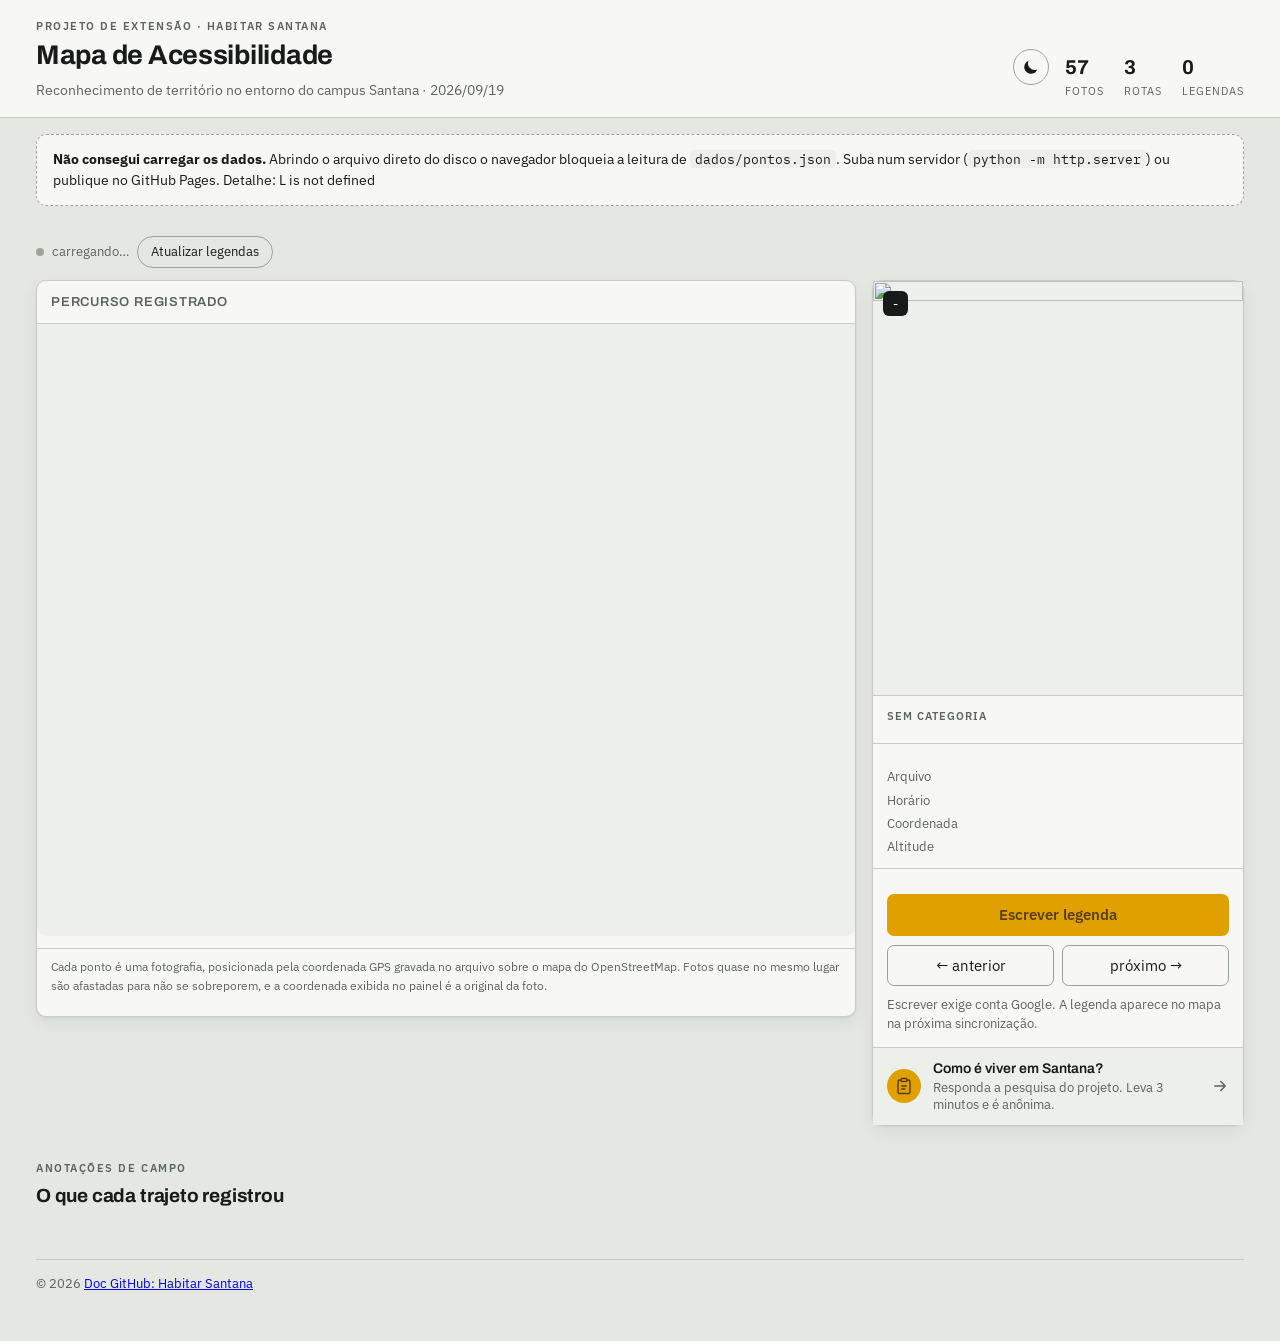
==== commit 8e976581: "chore: atualiza texto do link para "Doc GitHub: Habitar Santana"" ====
--- a/index.html
+++ b/index.html
@@ -58,7 +58,7 @@
       integrity="sha256-p4NxAoJBhIIN+hmNHrzRCf9tD/miZyoHS5obTRR9BMY="
       crossorigin=""
     />
-    <link rel="stylesheet" href="style.css?v=1.0.0" />
+    <link rel="stylesheet" href="css/style.css?v=1.0.0" />
   </head>
   <body>
     <header class="top">
@@ -231,7 +231,7 @@
           href="https://github.com/davidcaetanor/map-habitar-santana"
           target="_blank"
           rel="noopener"
-          >Habitar Santana</a
+          >Doc GitHub: Habitar Santana</a
         >
       </footer>
     </div>
@@ -241,6 +241,6 @@
       integrity="sha256-20nQCchB9co0qIjJZRGuk2/Z9VM+kNiyxNV1lvTlZBo="
       crossorigin=""
     ></script>
-    <script src="app.js?v=1"></script>
+    <script src="js/app.js?v=1"></script>
   </body>
 </html>
--- a/css/style.css
+++ b/css/style.css
@@ -0,0 +1,583 @@
+:root {
+  --bg: #e4e7e2;
+  --surface: #f7f8f5;
+  --surface-2: #edefea;
+  --ink: #181b19;
+  --muted: #5c6460;
+  --line: #c7ccc5;
+  --line-strong: #9aa39a;
+  --accent: #e0a100;
+  --accent-ink: #5a4000;
+  --filtro-mapa: none;
+  --ok: #3f7a52;
+  --crit: #a7322a;
+  --shadow:
+    0 1px 2px rgba(20, 28, 22, 0.07), 0 6px 18px rgba(20, 28, 22, 0.06);
+  --r: 10px;
+}
+@media (prefers-color-scheme: dark) {
+  :root:not([data-theme="light"]) {
+    color-scheme: dark;
+    --bg: #13161a;
+    --surface: #1b1f23;
+    --surface-2: #232830;
+    --ink: #e7eae5;
+    --muted: #98a29b;
+    --line: #333a40;
+    --line-strong: #4c555c;
+    --accent: #f0b92b;
+    --accent-ink: #241a00;
+    --filtro-mapa: invert(1) hue-rotate(180deg) brightness(0.92)
+      contrast(0.88) saturate(0.85);
+    --ok: #6fb185;
+    --crit: #e0685c;
+    --shadow:
+      0 1px 2px rgba(0, 0, 0, 0.4), 0 8px 22px rgba(0, 0, 0, 0.35);
+  }
+}
+:root[data-theme="dark"] {
+  color-scheme: dark;
+  --bg: #13161a;
+  --surface: #1b1f23;
+  --surface-2: #232830;
+  --ink: #e7eae5;
+  --muted: #98a29b;
+  --line: #333a40;
+  --line-strong: #4c555c;
+  --accent: #f0b92b;
+  --accent-ink: #241a00;
+  --filtro-mapa: invert(1) hue-rotate(180deg) brightness(0.92)
+    contrast(0.88) saturate(0.85);
+  --ok: #6fb185;
+  --crit: #e0685c;
+  --shadow: 0 1px 2px rgba(0, 0, 0, 0.4), 0 8px 22px rgba(0, 0, 0, 0.35);
+}
+* {
+  box-sizing: border-box;
+}
+body {
+  margin: 0;
+  background: var(--bg);
+  color: var(--ink);
+  font-family:
+    "IBM Plex Sans",
+    system-ui,
+    -apple-system,
+    Segoe UI,
+    sans-serif;
+  font-size: 15px;
+  line-height: 1.55;
+}
+.wrap {
+  max-width: 1240px;
+  margin: 0 auto;
+  padding-inline: 16px;
+  padding-block: 0 48px;
+}
+h1,
+h2,
+h3 {
+  font-family: Archivo, system-ui, sans-serif;
+  margin: 0;
+  text-wrap: balance;
+  letter-spacing: -0.01em;
+}
+.mono {
+  font-family: "IBM Plex Mono", ui-monospace, monospace;
+  font-variant-numeric: tabular-nums;
+}
+
+header.top {
+  border-bottom: 1px solid var(--line);
+  background: var(--surface);
+}
+.top-in {
+  max-width: 1240px;
+  margin: 0 auto;
+  padding: 18px 16px 16px;
+  display: flex;
+  flex-wrap: wrap;
+  gap: 14px 24px;
+  align-items: flex-end;
+  justify-content: space-between;
+}
+h1 {
+  font-size: clamp(20px, 3.4vw, 27px);
+  font-weight: 700;
+}
+.sub {
+  color: var(--muted);
+  font-size: 13.5px;
+  margin-top: 3px;
+}
+.eyebrow {
+  font-size: 11px;
+  letter-spacing: 0.14em;
+  text-transform: uppercase;
+  color: var(--muted);
+  font-weight: 600;
+}
+.top-right {
+  display: flex;
+  gap: 16px;
+  align-items: flex-start;
+  flex-wrap: wrap;
+}
+.stats {
+  display: flex;
+  gap: 20px;
+  flex-wrap: wrap;
+}
+.theme-toggle {
+  width: 36px;
+  height: 36px;
+  flex: none;
+  border-radius: 50%;
+  border: 1px solid var(--line-strong);
+  background: var(--surface);
+  color: var(--ink);
+  display: flex;
+  align-items: center;
+  justify-content: center;
+  cursor: pointer;
+  padding: 0;
+  margin-top: -7px;
+}
+.theme-toggle:hover {
+  background: var(--surface-2);
+}
+.theme-toggle svg {
+  width: 18px;
+  height: 18px;
+}
+.stat b {
+  display: block;
+  font-family: Archivo;
+  font-size: 20px;
+  font-weight: 700;
+  line-height: 1.1;
+}
+.stat span {
+  font-size: 11px;
+  letter-spacing: 0.09em;
+  text-transform: uppercase;
+  color: var(--muted);
+}
+
+.bar {
+  display: flex;
+  gap: 8px;
+  flex-wrap: wrap;
+  align-items: center;
+  margin: 18px 0 12px;
+}
+.chip {
+  border: 1px solid var(--line-strong);
+  background: transparent;
+  color: var(--ink);
+  border-radius: 999px;
+  padding: 5px 13px;
+  font: inherit;
+  font-size: 13px;
+  cursor: pointer;
+  display: inline-flex;
+  gap: 7px;
+  align-items: center;
+}
+.chip .dot {
+  width: 9px;
+  height: 9px;
+  border-radius: 50%;
+}
+.chip[aria-pressed="true"] {
+  background: var(--ink);
+  color: var(--surface);
+  border-color: var(--ink);
+}
+.chip:focus-visible,
+button:focus-visible {
+  outline: 2px solid var(--accent);
+  outline-offset: 2px;
+}
+
+.grid {
+  display: grid;
+  grid-template-columns: minmax(0, 1fr) 372px;
+  gap: 16px;
+  align-items: start;
+}
+@media (max-width: 900px) {
+  .grid {
+    grid-template-columns: 1fr;
+  }
+}
+.panel {
+  background: var(--surface);
+  border: 1px solid var(--line);
+  border-radius: var(--r);
+  box-shadow: var(--shadow);
+}
+.panel-h {
+  padding: 11px 14px;
+  border-bottom: 1px solid var(--line);
+  display: flex;
+  align-items: center;
+  gap: 10px;
+  justify-content: space-between;
+}
+.panel-h h2 {
+  font-size: 13px;
+  font-weight: 600;
+  letter-spacing: 0.06em;
+  text-transform: uppercase;
+  color: var(--muted);
+}
+
+#mapa {
+  display: block;
+  width: 100%;
+  height: clamp(380px, 68vh, 760px);
+  background: var(--surface-2);
+  border-radius: 0 0 var(--r) var(--r);
+}
+.leaflet-container {
+  font: inherit;
+  font-size: 12px;
+}
+.leaflet-tile-pane {
+  filter: var(--filtro-mapa);
+}
+.leaflet-bar {
+  border: 1px solid var(--line-strong);
+  box-shadow: var(--shadow);
+}
+.leaflet-bar a,
+.leaflet-bar a:hover {
+  background: var(--surface);
+  color: var(--ink);
+  border-bottom-color: var(--line);
+}
+.leaflet-bar a:hover {
+  background: var(--surface-2);
+}
+.leaflet-container .leaflet-control-attribution {
+  background: color-mix(in srgb, var(--surface) 82%, transparent);
+  color: var(--muted);
+}
+.leaflet-container .leaflet-control-attribution a {
+  color: var(--ink);
+}
+.leaflet-control-scale-line {
+  background: color-mix(in srgb, var(--surface) 82%, transparent);
+  color: var(--ink);
+  border-color: var(--line-strong);
+  font-family: "IBM Plex Mono", ui-monospace, monospace;
+}
+.leaflet-tooltip.rotulo-id,
+.leaflet-tooltip.rotulo-marco {
+  background: transparent;
+  border: 0;
+  box-shadow: none;
+  padding: 0;
+  color: var(--ink);
+  white-space: nowrap;
+  text-shadow:
+    0 0 3px var(--surface),
+    0 0 3px var(--surface),
+    0 0 6px var(--surface);
+}
+.leaflet-tooltip.rotulo-id::before,
+.leaflet-tooltip.rotulo-marco::before {
+  display: none;
+}
+.leaflet-tooltip.rotulo-id {
+  font:
+    500 14px "IBM Plex Mono",
+    ui-monospace,
+    monospace;
+}
+.leaflet-tooltip.rotulo-marco {
+  font:
+    600 13px Archivo,
+    system-ui,
+    sans-serif;
+}
+.leg-box {
+  padding: 12px 14px;
+  border-bottom: 1px solid var(--line);
+}
+.leg-box .cat {
+  font-size: 11px;
+  letter-spacing: 0.09em;
+  text-transform: uppercase;
+  color: var(--muted);
+  font-weight: 600;
+  margin-bottom: 3px;
+}
+.leg-box .txt {
+  font-size: 14px;
+  line-height: 1.5;
+}
+.leg-box .vazio {
+  color: var(--muted);
+  font-style: italic;
+}
+.marco.sel circle {
+  fill: var(--accent);
+}
+.leg-note {
+  padding: 9px 14px;
+  border-top: 1px solid var(--line);
+  color: var(--muted);
+  font-size: 12px;
+}
+
+.insp {
+  position: sticky;
+  top: calc(env(safe-area-inset-top, 0px) + 12px);
+}
+.ph {
+  width: 100%;
+  aspect-ratio: 9/16;
+  max-height: 46vh;
+  object-fit: cover;
+  background: var(--surface-2);
+  display: block;
+}
+.ph-wrap {
+  position: relative;
+  border-bottom: 1px solid var(--line);
+}
+.badge {
+  position: absolute;
+  left: 10px;
+  top: 10px;
+  background: var(--ink);
+  color: var(--surface);
+  border-radius: 6px;
+  padding: 3px 9px;
+  font-size: 12px;
+  font-weight: 600;
+  letter-spacing: 0.04em;
+}
+.meta {
+  padding: 11px 14px;
+  display: grid;
+  grid-template-columns: auto 1fr;
+  gap: 4px 14px;
+  font-size: 12.5px;
+  border-bottom: 1px solid var(--line);
+}
+.meta dt {
+  color: var(--muted);
+}
+.meta dd {
+  margin: 0;
+}
+.form {
+  padding: 13px 14px;
+  display: grid;
+  gap: 9px;
+}
+.row {
+  display: flex;
+  gap: 8px;
+  align-items: center;
+}
+.pri {
+  background: var(--accent);
+  color: var(--accent-ink);
+  border: 1px solid transparent;
+  border-radius: 7px;
+  padding: 8px 15px;
+  font: inherit;
+  font-weight: 600;
+  cursor: pointer;
+}
+.gh {
+  background: transparent;
+  border: 1px solid var(--line-strong);
+  color: var(--ink);
+  border-radius: 7px;
+  padding: 8px 13px;
+  font: inherit;
+  cursor: pointer;
+}
+.status {
+  font-size: 12.5px;
+  color: var(--muted);
+  min-height: 1.2em;
+}
+.pesq {
+  display: flex;
+  align-items: center;
+  gap: 12px;
+  padding: 12px 14px;
+  background: var(--surface-2);
+  border-top: 1px solid var(--line);
+  color: var(--ink);
+  text-decoration: none;
+}
+.pesq:hover {
+  background: var(--surface);
+}
+.pesq:focus-visible {
+  outline: 2px solid var(--accent);
+  outline-offset: -2px;
+}
+.pesq-ico {
+  width: 34px;
+  height: 34px;
+  flex: none;
+  border-radius: 50%;
+  background: var(--accent);
+  color: var(--accent-ink);
+  display: flex;
+  align-items: center;
+  justify-content: center;
+}
+.pesq-ico svg {
+  width: 18px;
+  height: 18px;
+}
+.pesq-txt {
+  flex: 1;
+  min-width: 0;
+  line-height: 1.35;
+}
+.pesq-txt b {
+  display: block;
+  font-family: Archivo, system-ui, sans-serif;
+  font-size: 14px;
+  font-weight: 600;
+}
+.pesq-txt span {
+  display: block;
+  margin-top: 1px;
+  font-size: 12.5px;
+  color: var(--muted);
+}
+.pesq-seta {
+  width: 18px;
+  height: 18px;
+  flex: none;
+  color: var(--muted);
+  transition: transform 0.15s ease;
+}
+.pesq:hover .pesq-seta {
+  transform: translateX(3px);
+  color: var(--ink);
+}
+@media (prefers-reduced-motion: reduce) {
+  .pesq-seta {
+    transition: none;
+  }
+}
+
+.achados {
+  margin-top: 34px;
+}
+.ach-grid {
+  display: grid;
+  grid-template-columns: repeat(auto-fit, minmax(290px, 1fr));
+  gap: 16px;
+  margin-top: 14px;
+}
+.ach {
+  background: var(--surface);
+  border: 1px solid var(--line);
+  border-radius: var(--r);
+  padding: 16px 17px;
+  box-shadow: var(--shadow);
+}
+.ach .rail {
+  width: 34px;
+  height: 4px;
+  border-radius: 2px;
+  display: block;
+  margin-bottom: 11px;
+}
+.ach h3 {
+  font-size: 16px;
+  font-weight: 600;
+}
+.ach .cnt {
+  font-size: 12px;
+  color: var(--muted);
+  margin: 2px 0 12px;
+}
+.ach ul {
+  list-style: none;
+  margin: 0;
+  padding: 0;
+  display: grid;
+  gap: 9px;
+}
+.ach li {
+  font-size: 13.5px;
+  line-height: 1.5;
+}
+.ach li b {
+  display: block;
+  font-size: 11px;
+  letter-spacing: 0.09em;
+  text-transform: uppercase;
+  color: var(--muted);
+  font-weight: 600;
+}
+
+footer {
+  margin-top: 34px;
+  color: var(--muted);
+  font-size: 12.5px;
+  border-top: 1px solid var(--line);
+  padding-top: 14px;
+}
+.sync {
+  display: flex;
+  align-items: center;
+  gap: 8px;
+  font-size: 12.5px;
+  color: var(--muted);
+}
+.led {
+  width: 8px;
+  height: 8px;
+  border-radius: 50%;
+  background: var(--line-strong);
+  flex: none;
+}
+.led.on {
+  background: var(--ok);
+}
+.led.off {
+  background: var(--crit);
+}
+.setup {
+  background: var(--surface);
+  border: 1px dashed var(--line-strong);
+  border-radius: var(--r);
+  padding: 14px 16px;
+  margin: 16px 0;
+  font-size: 13.5px;
+}
+.setup code {
+  background: var(--surface-2);
+  padding: 1px 5px;
+  border-radius: 4px;
+  font-family: "IBM Plex Mono", monospace;
+  font-size: 12.5px;
+}
+.aut {
+  font-size: 12px;
+  color: var(--muted);
+  margin-top: 6px;
+}
+a.btn {
+  display: block;
+  text-decoration: none;
+  text-align: center;
+}
+a.btn:hover {
+  filter: brightness(1.05);
+}
